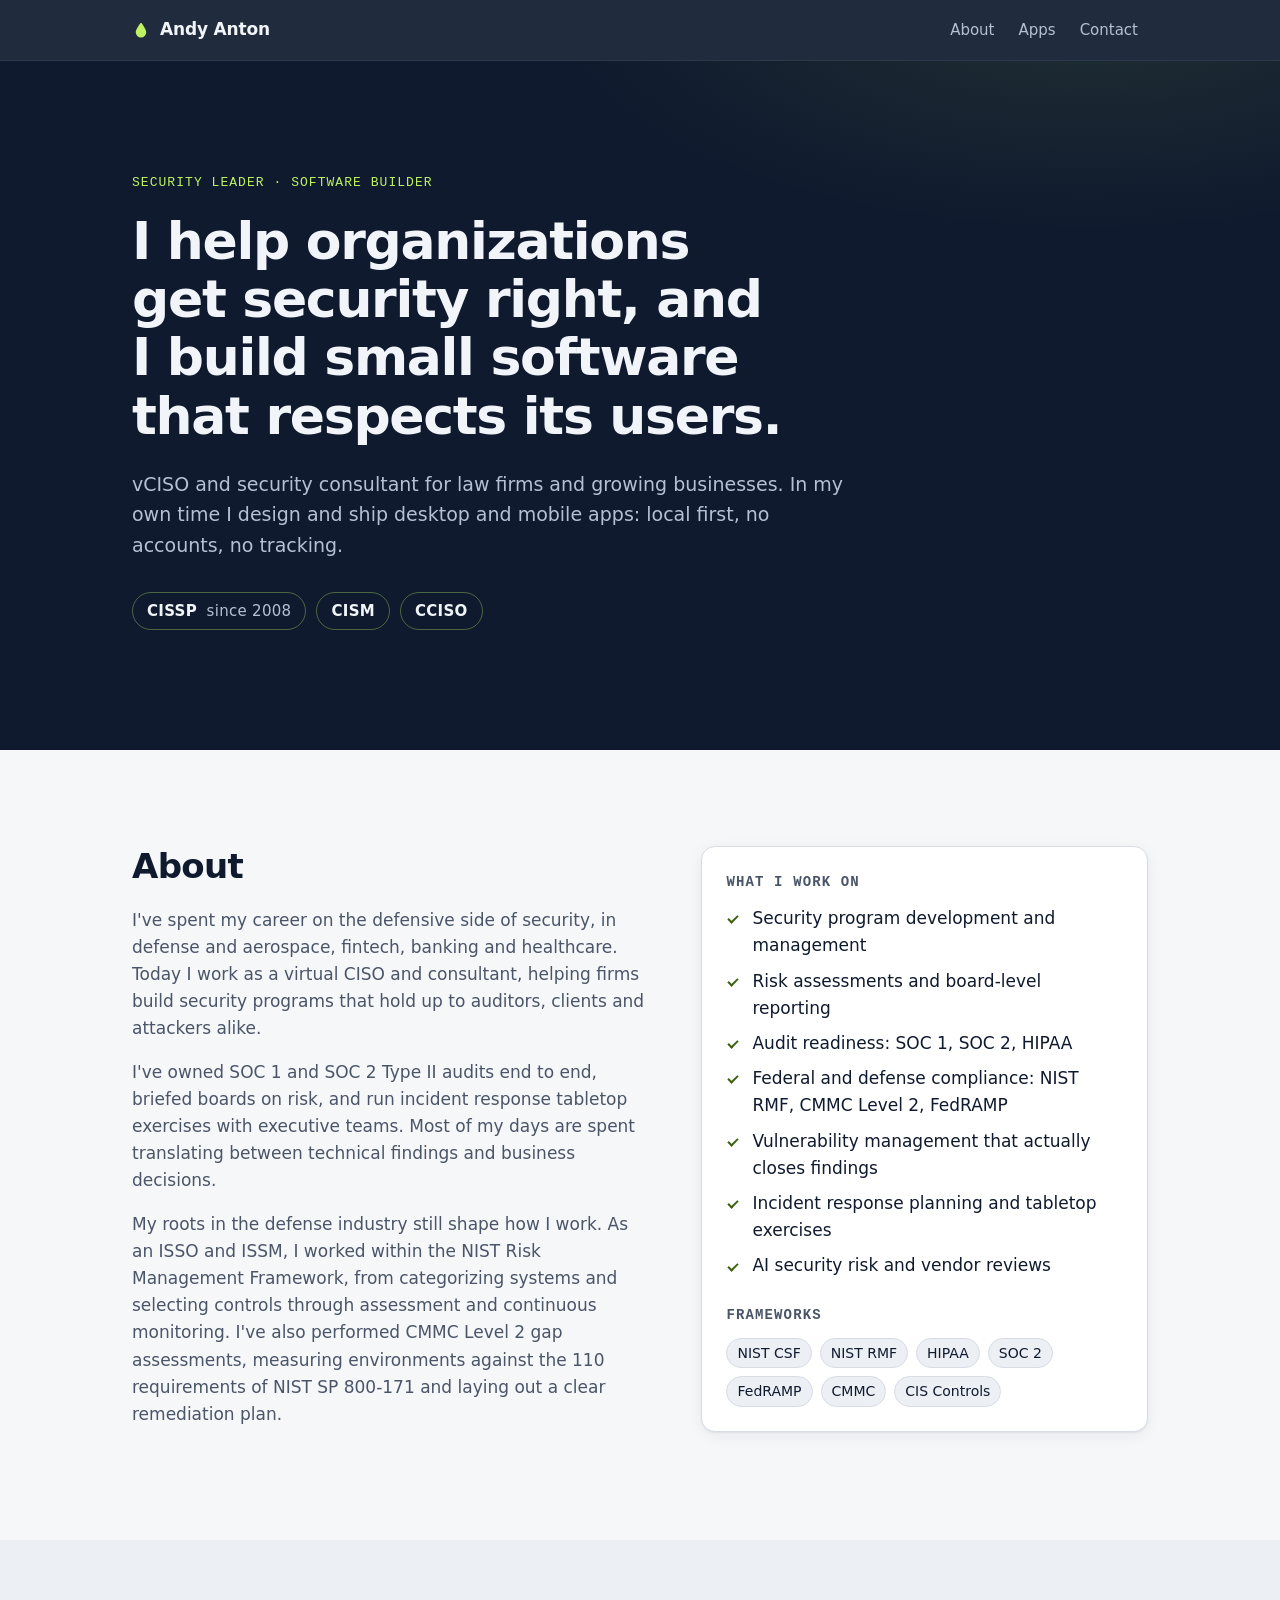
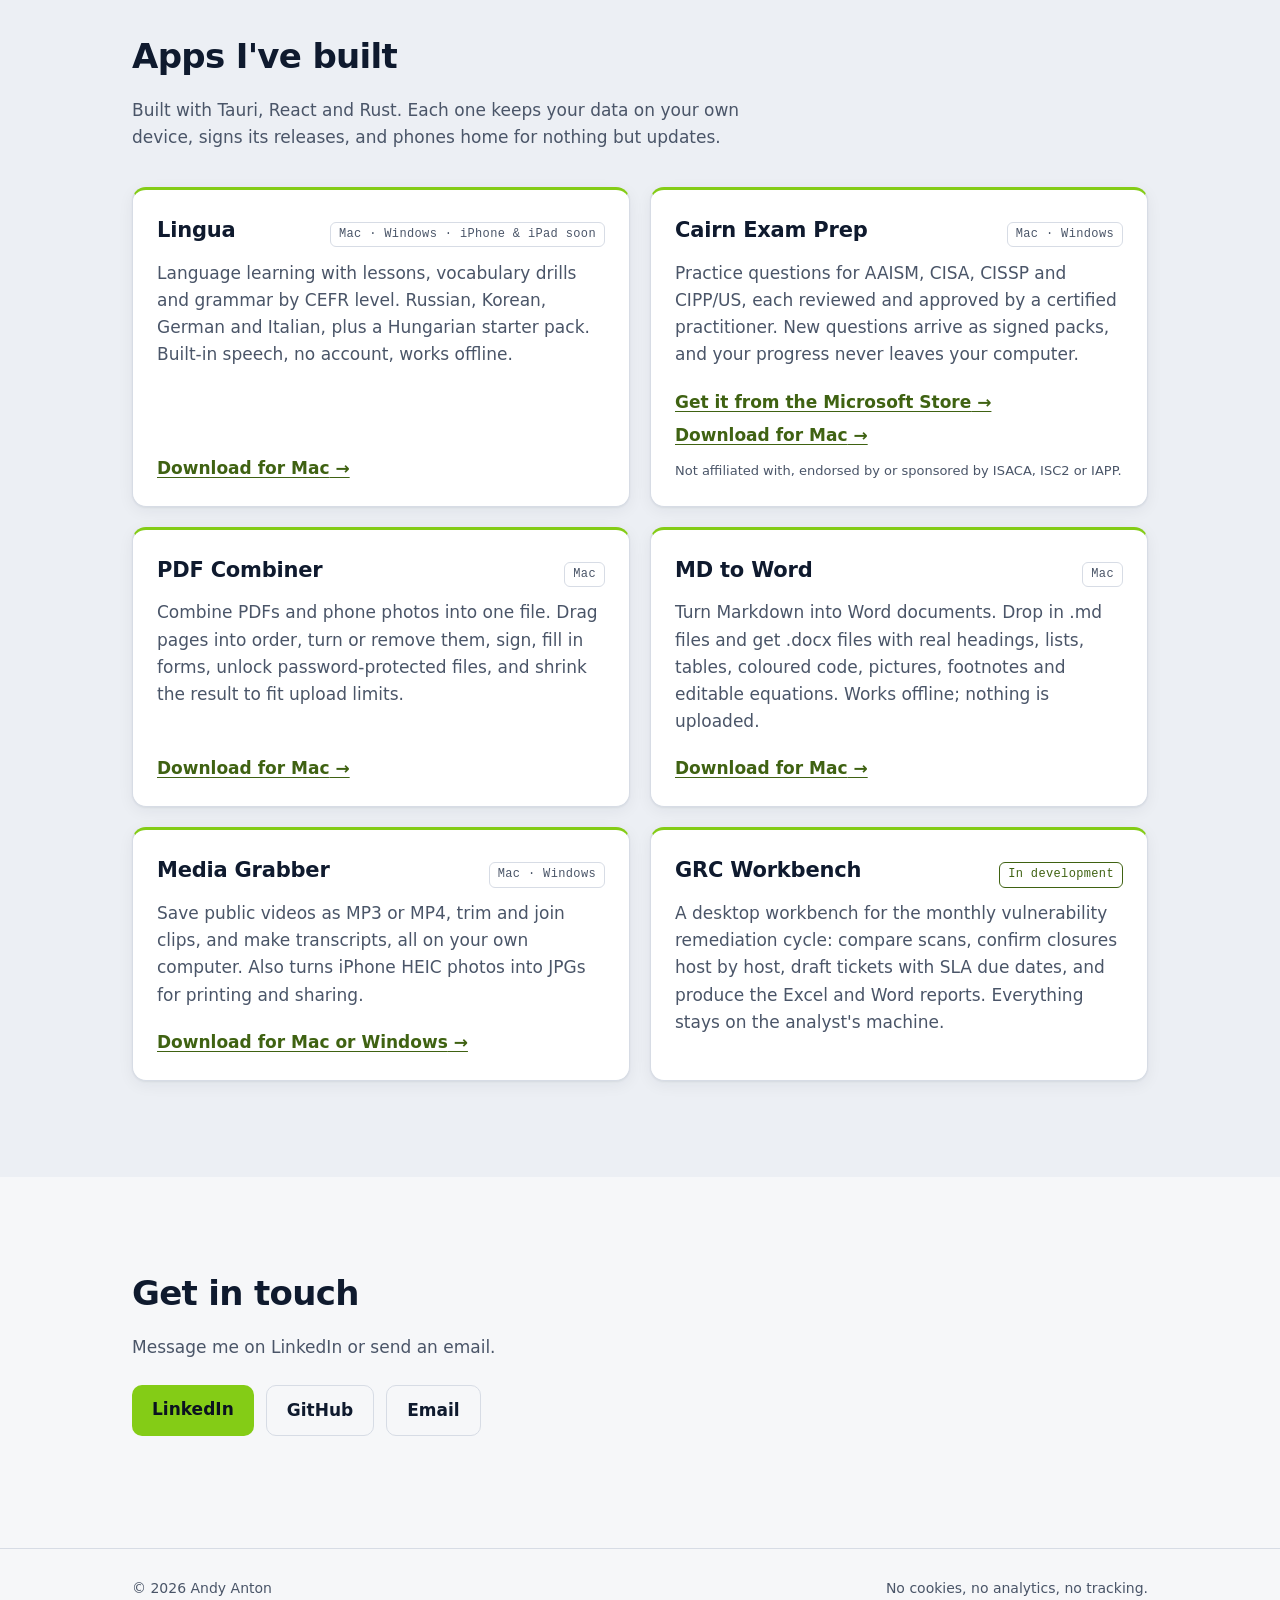
==== index.html @ 88490146 "Apps: Cairn on Mac and Windows; add Media Grabber Co-Authored-By: Claude Opus 5.5 <noreply@anthropic" ====
<!doctype html>
<html lang="en">
<head>
  <meta charset="utf-8">
  <meta name="viewport" content="width=device-width, initial-scale=1">
  <meta http-equiv="Content-Security-Policy" content="default-src 'none'; script-src 'self'; style-src 'self'; img-src 'self'; font-src 'self'; base-uri 'none'; form-action 'none'">
  <meta name="referrer" content="strict-origin-when-cross-origin">
  <title>Andy Anton</title>
  <meta name="description" content="Security leader (CISSP, CISM, CCISO) who builds small, private-by-design desktop apps in his own time.">
  <meta name="color-scheme" content="light dark">
  <meta name="theme-color" content="#f6f7f9" media="(prefers-color-scheme: light)">
  <meta name="theme-color" content="#0b1220" media="(prefers-color-scheme: dark)">
  <link rel="icon" href="favicon.svg" type="image/svg+xml">
  <link rel="stylesheet" href="styles.css">
  <meta property="og:type" content="website">
  <meta property="og:title" content="Andy Anton">
  <meta property="og:description" content="Security leader (CISSP, CISM, CCISO) who builds small, private-by-design desktop apps.">
  <meta property="og:url" content="https://4ia.info/">
  <meta property="og:image" content="https://4ia.info/og.png">
  <meta property="og:image:width" content="1200">
  <meta property="og:image:height" content="630">
  <meta name="twitter:card" content="summary_large_image">
</head>
<body>
  <a class="skip" href="#main">Skip to content</a>

  <header class="site-header">
    <div class="wrap header-row">
      <a class="brand" href="#top" aria-label="Andy Anton, home">
        <svg class="drop" viewBox="0 0 24 24" aria-hidden="true"><path d="M12 2.5c-.4 0-.7.2-.9.5C9.4 5.6 5 11.6 5 15a7 7 0 0 0 14 0c0-3.4-4.4-9.4-6.1-12-.2-.3-.5-.5-.9-.5Z"/></svg>
        <span>Andy Anton</span>
      </a>
      <nav aria-label="Sections">
        <a href="#about">About</a>
        <a href="#apps">Apps</a>
        <a href="#contact">Contact</a>
      </nav>
    </div>
  </header>

  <main id="main">
    <section class="hero" id="top">
      <div class="wrap">
        <p class="eyebrow">Security leader · Software builder</p>
        <h1>I help organizations get security right, and I build small software that respects its users.</h1>
        <p class="lede">vCISO and security consultant for law firms and growing businesses. In my own time I design and ship desktop and mobile apps: local first, no accounts, no tracking.</p>
        <ul class="creds" aria-label="Certifications">
          <li>CISSP <span>since 2008</span></li>
          <li>CISM</li>
          <li>CCISO</li>
        </ul>
      </div>
    </section>

    <section id="about" class="section">
      <div class="wrap two-col">
        <div>
          <h2>About</h2>
          <p>I've spent my career on the defensive side of security, in defense and aerospace, fintech, banking and healthcare. Today I work as a virtual CISO and consultant, helping firms build security programs that hold up to auditors, clients and attackers alike.</p>
          <p>I've owned SOC&nbsp;1 and SOC&nbsp;2 Type&nbsp;II audits end to end, briefed boards on risk, and run incident response tabletop exercises with executive teams. Most of my days are spent translating between technical findings and business decisions.</p>
          <p>My roots in the defense industry still shape how I work. As an ISSO and ISSM, I worked within the NIST Risk Management Framework, from categorizing systems and selecting controls through assessment and continuous monitoring. I've also performed CMMC Level&nbsp;2 gap assessments, measuring environments against the 110 requirements of NIST SP&nbsp;800-171 and laying out a clear remediation plan.</p>
        </div>
        <div class="panel">
          <h3>What I work on</h3>
          <ul class="ticks">
            <li>Security program development and management</li>
            <li>Risk assessments and board-level reporting</li>
            <li>Audit readiness: SOC&nbsp;1, SOC&nbsp;2, HIPAA</li>
            <li>Federal and defense compliance: NIST RMF, CMMC Level&nbsp;2, FedRAMP</li>
            <li>Vulnerability management that actually closes findings</li>
            <li>Incident response planning and tabletop exercises</li>
            <li>AI security risk and vendor reviews</li>
          </ul>
          <h3>Frameworks</h3>
          <p class="tags"><span>NIST CSF</span><span>NIST RMF</span><span>HIPAA</span><span>SOC&nbsp;2</span><span>FedRAMP</span><span>CMMC</span><span>CIS Controls</span></p>
        </div>
      </div>
    </section>

    <section id="apps" class="section alt">
      <div class="wrap">
        <h2>Apps I've built</h2>
        <p class="section-lede">Built with Tauri, React and Rust. Each one keeps your data on your own device, signs its releases, and phones home for nothing but updates.</p>

        <div class="cards">
          <article class="card">
            <div class="card-head">
              <h3>Lingua</h3>
              <span class="badge">Mac · Windows · iPhone &amp; iPad soon</span>
            </div>
            <p>Language learning with lessons, vocabulary drills and grammar by CEFR level. Russian, Korean, German and Italian, plus a Hungarian starter pack. Built-in speech, no account, works offline.</p>
            <p class="links"><a href="https://github.com/4realIA/lingua-releases/releases/latest" rel="noopener">Download for Mac</a></p>
          </article>

          <article class="card">
            <div class="card-head">
              <h3>Cairn Exam Prep</h3>
              <span class="badge">Mac · Windows</span>
            </div>
            <p>Practice questions for AAISM, CISA, CISSP and CIPP/US, each reviewed and approved by a certified practitioner. New questions arrive as signed packs, and your progress never leaves your computer.</p>
            <p class="links"><a href="https://apps.microsoft.com/detail/9N82DSX7T70R" rel="noopener">Get it from the Microsoft Store</a><a href="https://github.com/4realIA/cairn-releases/releases/latest" rel="noopener">Download for Mac</a></p>
            <p class="fine">Not affiliated with, endorsed by or sponsored by ISACA, ISC2 or IAPP.</p>
          </article>

          <article class="card">
            <div class="card-head">
              <h3>PDF Combiner</h3>
              <span class="badge">Mac</span>
            </div>
            <p>Combine PDFs and phone photos into one file. Drag pages into order, turn or remove them, sign, fill in forms, unlock password-protected files, and shrink the result to fit upload limits.</p>
            <p class="links"><a href="https://github.com/4realIA/PDF-Combiner-release/releases/latest" rel="noopener">Download for Mac</a></p>
          </article>

          <article class="card">
            <div class="card-head">
              <h3>MD to Word</h3>
              <span class="badge">Mac</span>
            </div>
            <p>Turn Markdown into Word documents. Drop in .md files and get .docx files with real headings, lists, tables, coloured code, pictures, footnotes and editable equations. Works offline; nothing is uploaded.</p>
            <p class="links"><a href="https://github.com/4realIA/md-to-word-releases/releases/latest" rel="noopener">Download for Mac</a></p>
          </article>

          <article class="card">
            <div class="card-head">
              <h3>Media Grabber</h3>
              <span class="badge">Mac · Windows</span>
            </div>
            <p>Save public videos as MP3 or MP4, trim and join clips, and make transcripts, all on your own computer. Also turns iPhone HEIC photos into JPGs for printing and sharing.</p>
            <p class="links"><a href="https://github.com/4realIA/media-grabber-releases/releases/latest" rel="noopener">Download for Mac or Windows</a></p>
          </article>

          <article class="card">
            <div class="card-head">
              <h3>GRC Workbench</h3>
              <span class="badge badge-dev">In development</span>
            </div>
            <p>A desktop workbench for the monthly vulnerability remediation cycle: compare scans, confirm closures host by host, draft tickets with SLA due dates, and produce the Excel and Word reports. Everything stays on the analyst's machine.</p>
          </article>
        </div>
      </div>
    </section>

    <section id="contact" class="section">
      <div class="wrap contact">
        <h2>Get in touch</h2>
        <p>Message me on LinkedIn or send an email.</p>
        <p class="contact-links">
          <a class="button" href="https://www.linkedin.com/in/andy-anton-cissp-cism-002bb279" rel="noopener">LinkedIn</a>
          <a class="button button-quiet" href="https://github.com/4realIA" rel="noopener">GitHub</a>
          <span id="email-slot" hidden></span>
        </p>
      </div>
    </section>
  </main>

  <footer class="site-footer">
    <div class="wrap footer-row">
      <p>© 2026 Andy Anton</p>
      <p>No cookies, no analytics, no tracking.</p>
    </div>
  </footer>
  <script src="contact.js" defer></script>
</body>
</html>
---- styles.css ----
/* Andy Anton — 4ia.info
   Navy and slate with one citrus accent. Light and dark follow the system. */

:root {
  --bg: #f6f7f9;
  --bg-alt: #eceff4;
  --surface: #ffffff;
  --text: #0f1a2e;
  --muted: #4a5568;
  --line: #d7dce5;
  --accent: #3f6212;        /* dark citrus for text on light backgrounds (AA) */
  --accent-strong: #84cc16;
  --accent-ink: #0b1220;
  --hero-bg: #0f1a2e;
  --hero-text: #f1f5f9;
  --hero-muted: #b4c0d3;
  --hero-accent: #bef264;
  --shadow: 0 1px 2px rgba(15, 26, 46, .06), 0 4px 16px rgba(15, 26, 46, .06);
  --radius: 14px;
  --max: 1080px;
  --font: "Inter", ui-sans-serif, system-ui, -apple-system, "Segoe UI", Roboto, "Helvetica Neue", Arial, sans-serif;
  --mono: ui-monospace, "SF Mono", "Cascadia Mono", Menlo, Consolas, monospace;
}

@media (prefers-color-scheme: dark) {
  :root {
    --bg: #0b1220;
    --bg-alt: #0f182a;
    --surface: #131e33;
    --text: #e6ebf2;
    --muted: #a3b0c2;
    --line: #24324b;
    --accent: #bef264;
    --accent-strong: #bef264;
    --hero-bg: #0d1628;
    --shadow: 0 1px 2px rgba(0, 0, 0, .3), 0 6px 20px rgba(0, 0, 0, .25);
  }
}

*, *::before, *::after { box-sizing: border-box; }

html { scroll-behavior: smooth; -webkit-text-size-adjust: 100%; }
@media (prefers-reduced-motion: reduce) { html { scroll-behavior: auto; } }

body {
  margin: 0;
  background: var(--bg);
  color: var(--text);
  font-family: var(--font);
  font-size: 17px;
  line-height: 1.6;
  -webkit-font-smoothing: antialiased;
}

.wrap { max-width: var(--max); margin: 0 auto; padding: 0 16px; }
@media (min-width: 720px) { .wrap { padding: 0 32px; } }

a { color: var(--accent); text-underline-offset: 3px; text-decoration-thickness: 1px; }
a:hover { text-decoration-thickness: 2px; }
:focus-visible { outline: 3px solid var(--accent-strong); outline-offset: 3px; border-radius: 4px; }

.skip {
  position: absolute; left: 16px; top: -48px;
  background: var(--accent-strong); color: var(--accent-ink);
  padding: 8px 14px; border-radius: 8px; font-weight: 600; z-index: 10;
}
.skip:focus { top: 12px; }

/* Header */
.site-header {
  position: sticky; top: 0; z-index: 5;
  background: color-mix(in srgb, var(--hero-bg) 92%, transparent);
  backdrop-filter: saturate(140%) blur(10px);
  -webkit-backdrop-filter: saturate(140%) blur(10px);
  border-bottom: 1px solid rgba(255, 255, 255, .06);
}
.header-row { display: flex; align-items: center; justify-content: space-between; height: 60px; }
.brand {
  display: inline-flex; align-items: center; gap: 10px;
  color: var(--hero-text); text-decoration: none; font-weight: 650; letter-spacing: -.01em;
}
.drop { width: 18px; height: 18px; fill: var(--hero-accent); }
nav { display: flex; gap: 4px; }
nav a {
  color: var(--hero-muted); text-decoration: none; font-size: 15px;
  padding: 6px 10px; border-radius: 8px;
}
nav a:hover { color: var(--hero-text); background: rgba(255, 255, 255, .06); }

/* Hero */
.hero {
  background:
    radial-gradient(900px 400px at 85% -10%, rgba(190, 242, 100, .10), transparent 60%),
    var(--hero-bg);
  color: var(--hero-text);
  padding: 72px 0 80px;
}
@media (min-width: 720px) { .hero { padding: 112px 0 120px; } }
.eyebrow {
  margin: 0 0 18px; font-family: var(--mono); font-size: 13px;
  letter-spacing: .08em; text-transform: uppercase; color: var(--hero-accent);
}
.hero h1 {
  margin: 0; max-width: 21ch;
  font-size: clamp(30px, 5vw, 52px); line-height: 1.12; letter-spacing: -.025em; font-weight: 700;
  text-wrap: balance;
}
.lede { margin: 24px 0 0; max-width: 60ch; font-size: clamp(17px, 2vw, 19px); color: var(--hero-muted); }
.creds { display: flex; flex-wrap: wrap; gap: 10px; list-style: none; padding: 0; margin: 32px 0 0; }
.creds li {
  font-weight: 650; font-size: 15px; letter-spacing: .02em;
  padding: 6px 14px; border-radius: 999px;
  border: 1px solid rgba(190, 242, 100, .35); color: var(--hero-text);
}
.creds span { font-weight: 450; color: var(--hero-muted); margin-left: 4px; }

/* Sections */
.section { padding: 72px 0; }
@media (min-width: 720px) { .section { padding: 96px 0; } }
.section.alt { background: var(--bg-alt); }
h2 { margin: 0 0 20px; font-size: clamp(26px, 3.2vw, 34px); letter-spacing: -.02em; line-height: 1.2; }
h3 { margin: 0; font-size: 18px; letter-spacing: -.01em; }
p { margin: 0 0 16px; }
.section-lede { max-width: 62ch; color: var(--muted); margin-bottom: 36px; }

.two-col { display: grid; gap: 40px; }
@media (min-width: 880px) { .two-col { grid-template-columns: 1.15fr 1fr; gap: 56px; align-items: start; } }
.two-col > div:first-child p { color: var(--muted); max-width: 60ch; }

.panel {
  background: var(--surface); border: 1px solid var(--line);
  border-radius: var(--radius); padding: 24px; box-shadow: var(--shadow);
}
.panel h3 { font-size: 14px; font-family: var(--mono); text-transform: uppercase; letter-spacing: .08em; color: var(--muted); margin-bottom: 12px; }
.panel h3:not(:first-child) { margin-top: 24px; }
.ticks { list-style: none; padding: 0; margin: 0; }
.ticks li { position: relative; padding-left: 26px; margin-bottom: 8px; }
.ticks li::before {
  content: ""; position: absolute; left: 2px; top: .6em;
  width: 10px; height: 6px; border-left: 2px solid var(--accent); border-bottom: 2px solid var(--accent);
  transform: rotate(-45deg);
}
.tags { display: flex; flex-wrap: wrap; gap: 8px; margin: 0; }
.tags span {
  font-size: 14px; padding: 3px 10px; border-radius: 999px;
  background: var(--bg-alt); border: 1px solid var(--line);
}

/* App cards */
.cards { display: grid; gap: 20px; }
@media (min-width: 760px) { .cards { grid-template-columns: repeat(2, 1fr); } }
.card {
  display: flex; flex-direction: column;
  background: var(--surface); border: 1px solid var(--line);
  border-radius: var(--radius); padding: 24px; box-shadow: var(--shadow);
  border-top: 3px solid var(--accent-strong);
}
.card-head { display: flex; flex-wrap: wrap; align-items: baseline; justify-content: space-between; gap: 8px 12px; margin-bottom: 12px; }
.card-head h3 { font-size: 21px; }
.badge {
  font-family: var(--mono); font-size: 12px; letter-spacing: .03em;
  color: var(--muted); padding: 2px 8px; border-radius: 6px; border: 1px solid var(--line);
}
.badge-dev { color: var(--accent); border-color: currentColor; }
.card p { color: var(--muted); }
.card .links { margin-top: auto; margin-bottom: 0; padding-top: 4px; font-weight: 600; display: flex; flex-wrap: wrap; gap: 6px 20px; }
.card .links a::after { content: " →"; }
.card .fine { font-size: 13px; margin: 12px 0 0; }

/* Contact */
.contact p { color: var(--muted); }
.contact-links { display: flex; flex-wrap: wrap; gap: 12px; margin-top: 24px; }
.button {
  display: inline-block; padding: 11px 20px; border-radius: 10px;
  background: var(--accent-strong); color: var(--accent-ink);
  font-weight: 650; text-decoration: none;
}
.button:hover { filter: brightness(1.05); }
.button-quiet { background: transparent; color: var(--text); border: 1px solid var(--line); }
.button-quiet:hover { border-color: var(--muted); }

/* Footer */
.site-footer { border-top: 1px solid var(--line); padding: 28px 0; font-size: 14px; color: var(--muted); }
.footer-row { display: flex; flex-wrap: wrap; gap: 8px 24px; justify-content: space-between; }
.footer-row p { margin: 0; }

@media (max-width: 420px) {
  nav a { padding: 6px 7px; font-size: 14px; }
  .brand span { font-size: 15px; }
}

/* 404 page */
.hero.full { min-height: 100vh; }
.hero a.plain { color: inherit; }
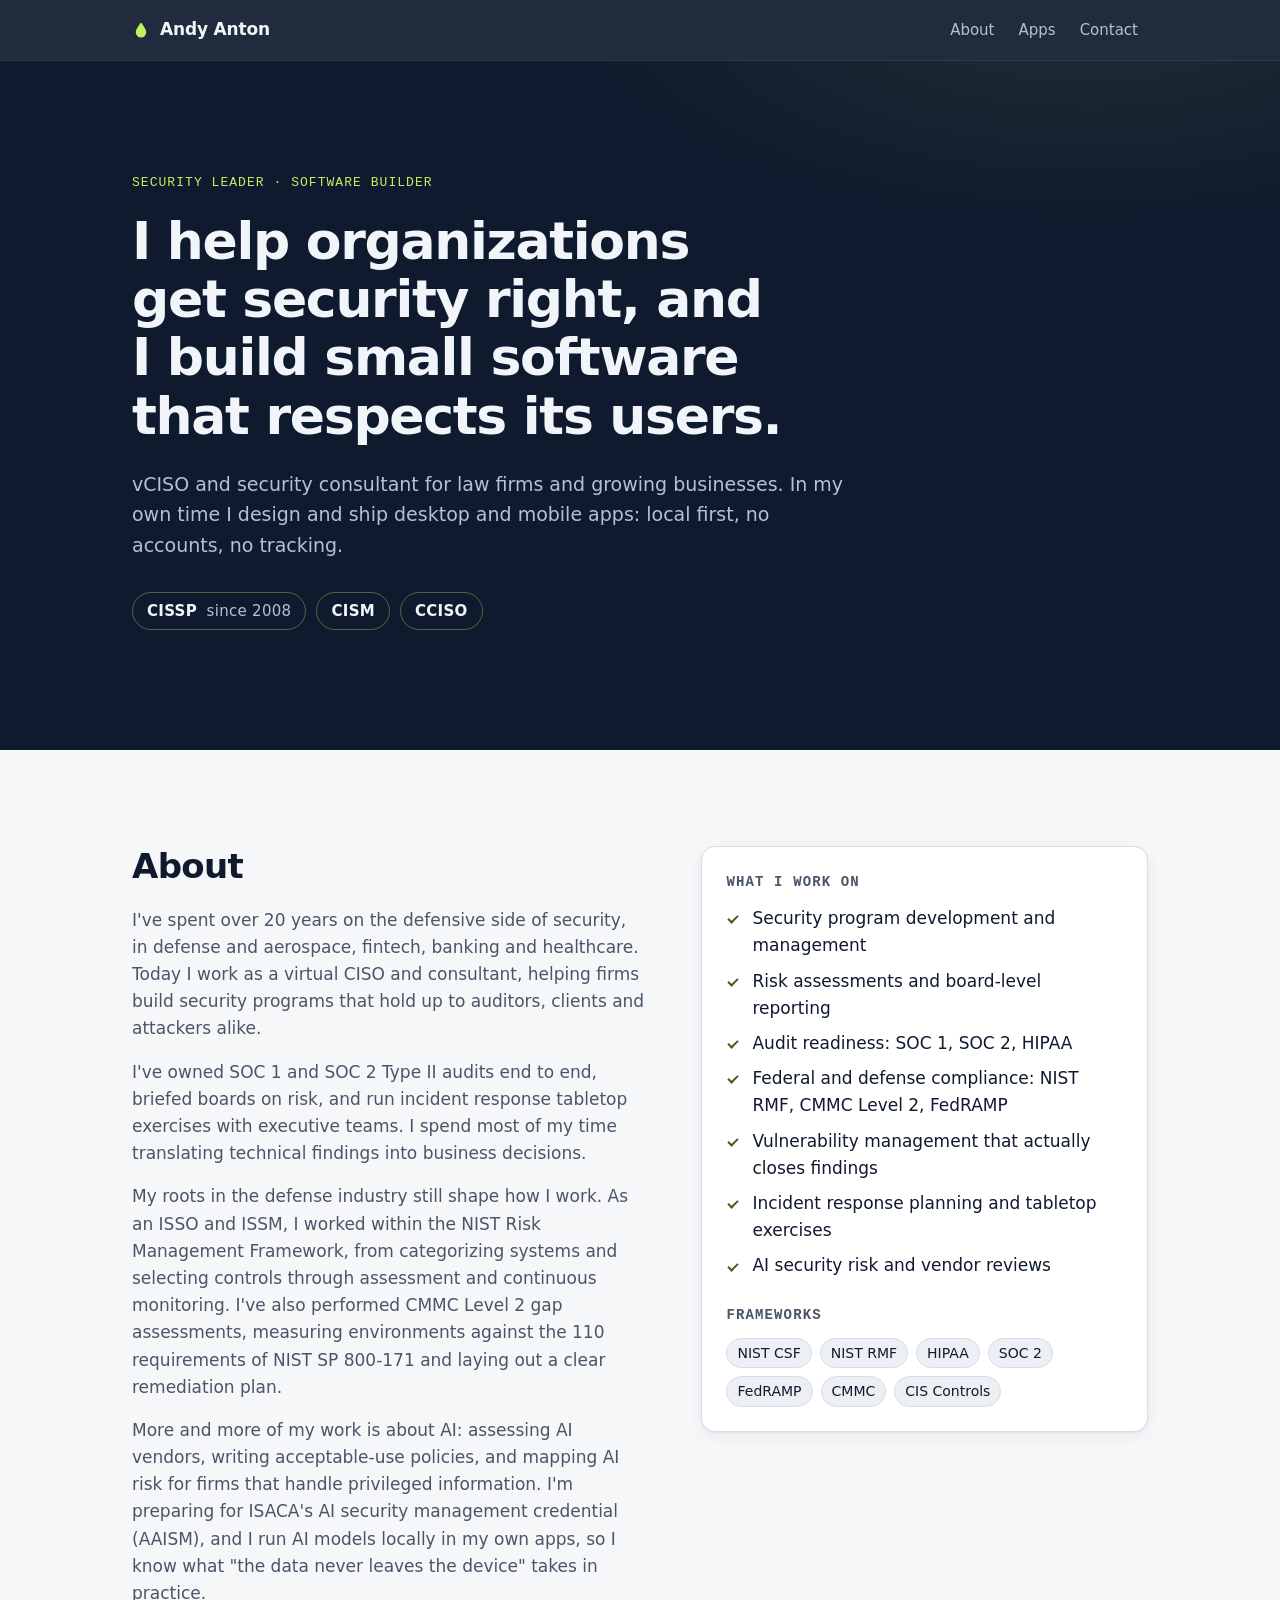
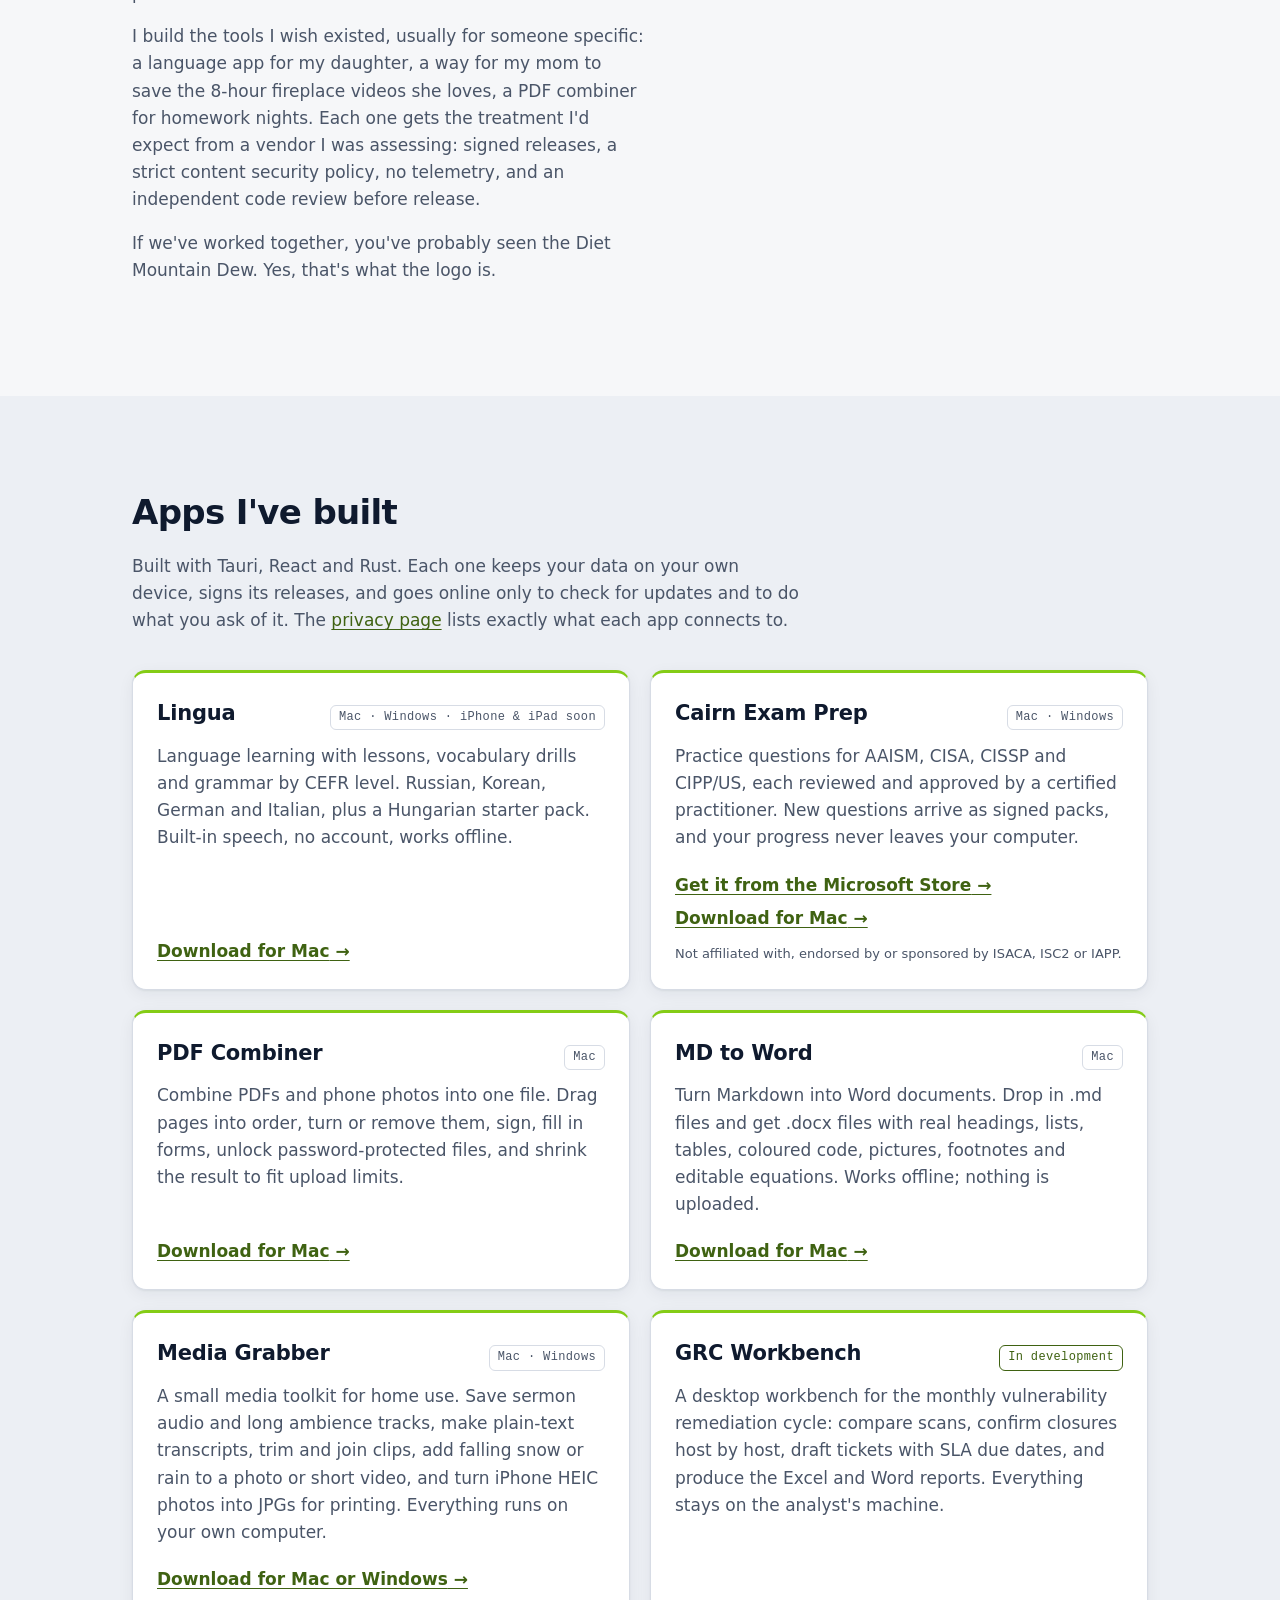
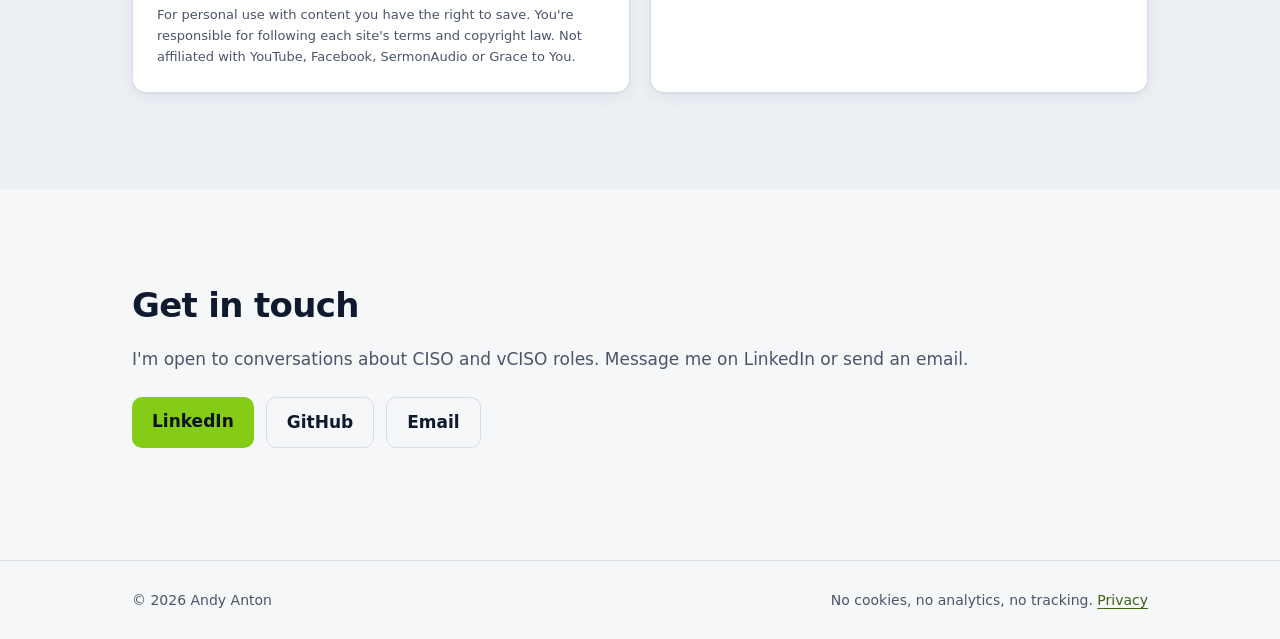
==== commit e4d4180b: "About, privacy page, Media Grabber note - About: over 20 years; AI work and AAISM prep; why I build " ====
--- a/index.html
+++ b/index.html
@@ -56,9 +56,12 @@
       <div class="wrap two-col">
         <div>
           <h2>About</h2>
-          <p>I've spent my career on the defensive side of security, in defense and aerospace, fintech, banking and healthcare. Today I work as a virtual CISO and consultant, helping firms build security programs that hold up to auditors, clients and attackers alike.</p>
-          <p>I've owned SOC&nbsp;1 and SOC&nbsp;2 Type&nbsp;II audits end to end, briefed boards on risk, and run incident response tabletop exercises with executive teams. Most of my days are spent translating between technical findings and business decisions.</p>
+          <p>I've spent over 20 years on the defensive side of security, in defense and aerospace, fintech, banking and healthcare. Today I work as a virtual CISO and consultant, helping firms build security programs that hold up to auditors, clients and attackers alike.</p>
+          <p>I've owned SOC&nbsp;1 and SOC&nbsp;2 Type&nbsp;II audits end to end, briefed boards on risk, and run incident response tabletop exercises with executive teams. I spend most of my time translating technical findings into business decisions.</p>
           <p>My roots in the defense industry still shape how I work. As an ISSO and ISSM, I worked within the NIST Risk Management Framework, from categorizing systems and selecting controls through assessment and continuous monitoring. I've also performed CMMC Level&nbsp;2 gap assessments, measuring environments against the 110 requirements of NIST SP&nbsp;800-171 and laying out a clear remediation plan.</p>
+          <p>More and more of my work is about AI: assessing AI vendors, writing acceptable-use policies, and mapping AI risk for firms that handle privileged information. I'm preparing for ISACA's AI security management credential (AAISM), and I run AI models locally in my own apps, so I know what "the data never leaves the device" takes in practice.</p>
+          <p>I build the tools I wish existed, usually for someone specific: a language app for my daughter, a way for my mom to save the 8-hour fireplace videos she loves, a PDF combiner for homework nights. Each one gets the treatment I'd expect from a vendor I was assessing: signed releases, a strict content security policy, no telemetry, and an independent code review before release.</p>
+          <p>If we've worked together, you've probably seen the Diet Mountain Dew. Yes, that's what the logo is.</p>
         </div>
         <div class="panel">
           <h3>What I work on</h3>
@@ -80,7 +83,7 @@
     <section id="apps" class="section alt">
       <div class="wrap">
         <h2>Apps I've built</h2>
-        <p class="section-lede">Built with Tauri, React and Rust. Each one keeps your data on your own device, signs its releases, and phones home for nothing but updates.</p>
+        <p class="section-lede">Built with Tauri, React and Rust. Each one keeps your data on your own device, signs its releases, and goes online only to check for updates and to do what you ask of it. The <a href="privacy.html">privacy page</a> lists exactly what each app connects to.</p>
 
         <div class="cards">
           <article class="card">
@@ -125,8 +128,9 @@
               <h3>Media Grabber</h3>
               <span class="badge">Mac · Windows</span>
             </div>
-            <p>Save public videos as MP3 or MP4, trim and join clips, and make transcripts, all on your own computer. Also turns iPhone HEIC photos into JPGs for printing and sharing.</p>
+            <p>A small media toolkit for home use. Save sermon audio and long ambience tracks, make plain-text transcripts, trim and join clips, add falling snow or rain to a photo or short video, and turn iPhone HEIC photos into JPGs for printing. Everything runs on your own computer.</p>
             <p class="links"><a href="https://github.com/4realIA/media-grabber-releases/releases/latest" rel="noopener">Download for Mac or Windows</a></p>
+            <p class="fine">For personal use with content you have the right to save. You're responsible for following each site's terms and copyright law. Not affiliated with YouTube, Facebook, SermonAudio or Grace to You.</p>
           </article>
 
           <article class="card">
@@ -143,7 +147,7 @@
     <section id="contact" class="section">
       <div class="wrap contact">
         <h2>Get in touch</h2>
-        <p>Message me on LinkedIn or send an email.</p>
+        <p>I'm open to conversations about CISO and vCISO roles. Message me on LinkedIn or send an email.</p>
         <p class="contact-links">
           <a class="button" href="https://www.linkedin.com/in/andy-anton-cissp-cism-002bb279" rel="noopener">LinkedIn</a>
           <a class="button button-quiet" href="https://github.com/4realIA" rel="noopener">GitHub</a>
@@ -156,7 +160,7 @@
   <footer class="site-footer">
     <div class="wrap footer-row">
       <p>© 2026 Andy Anton</p>
-      <p>No cookies, no analytics, no tracking.</p>
+      <p>No cookies, no analytics, no tracking. <a href="privacy.html">Privacy</a></p>
     </div>
   </footer>
   <script src="contact.js" defer></script>
--- a/styles.css
+++ b/styles.css
@@ -192,3 +192,16 @@
 /* 404 page */
 .hero.full { min-height: 100vh; }
 .hero a.plain { color: inherit; }
+
+/* Text pages (privacy) */
+.prose { max-width: 720px; }
+.prose h1 { margin: 0 0 20px; font-size: clamp(30px, 4vw, 42px); letter-spacing: -.025em; line-height: 1.15; }
+.prose h2 { margin-top: 48px; font-size: clamp(22px, 2.6vw, 26px); }
+.prose h3 { margin: 28px 0 8px; }
+.prose p, .prose li { color: var(--muted); }
+.prose ul { padding-left: 22px; margin: 0 0 16px; }
+.prose li { margin-bottom: 8px; }
+.eyebrow-muted {
+  margin: 0 0 12px; font-family: var(--mono); font-size: 13px;
+  letter-spacing: .08em; text-transform: uppercase; color: var(--accent);
+}
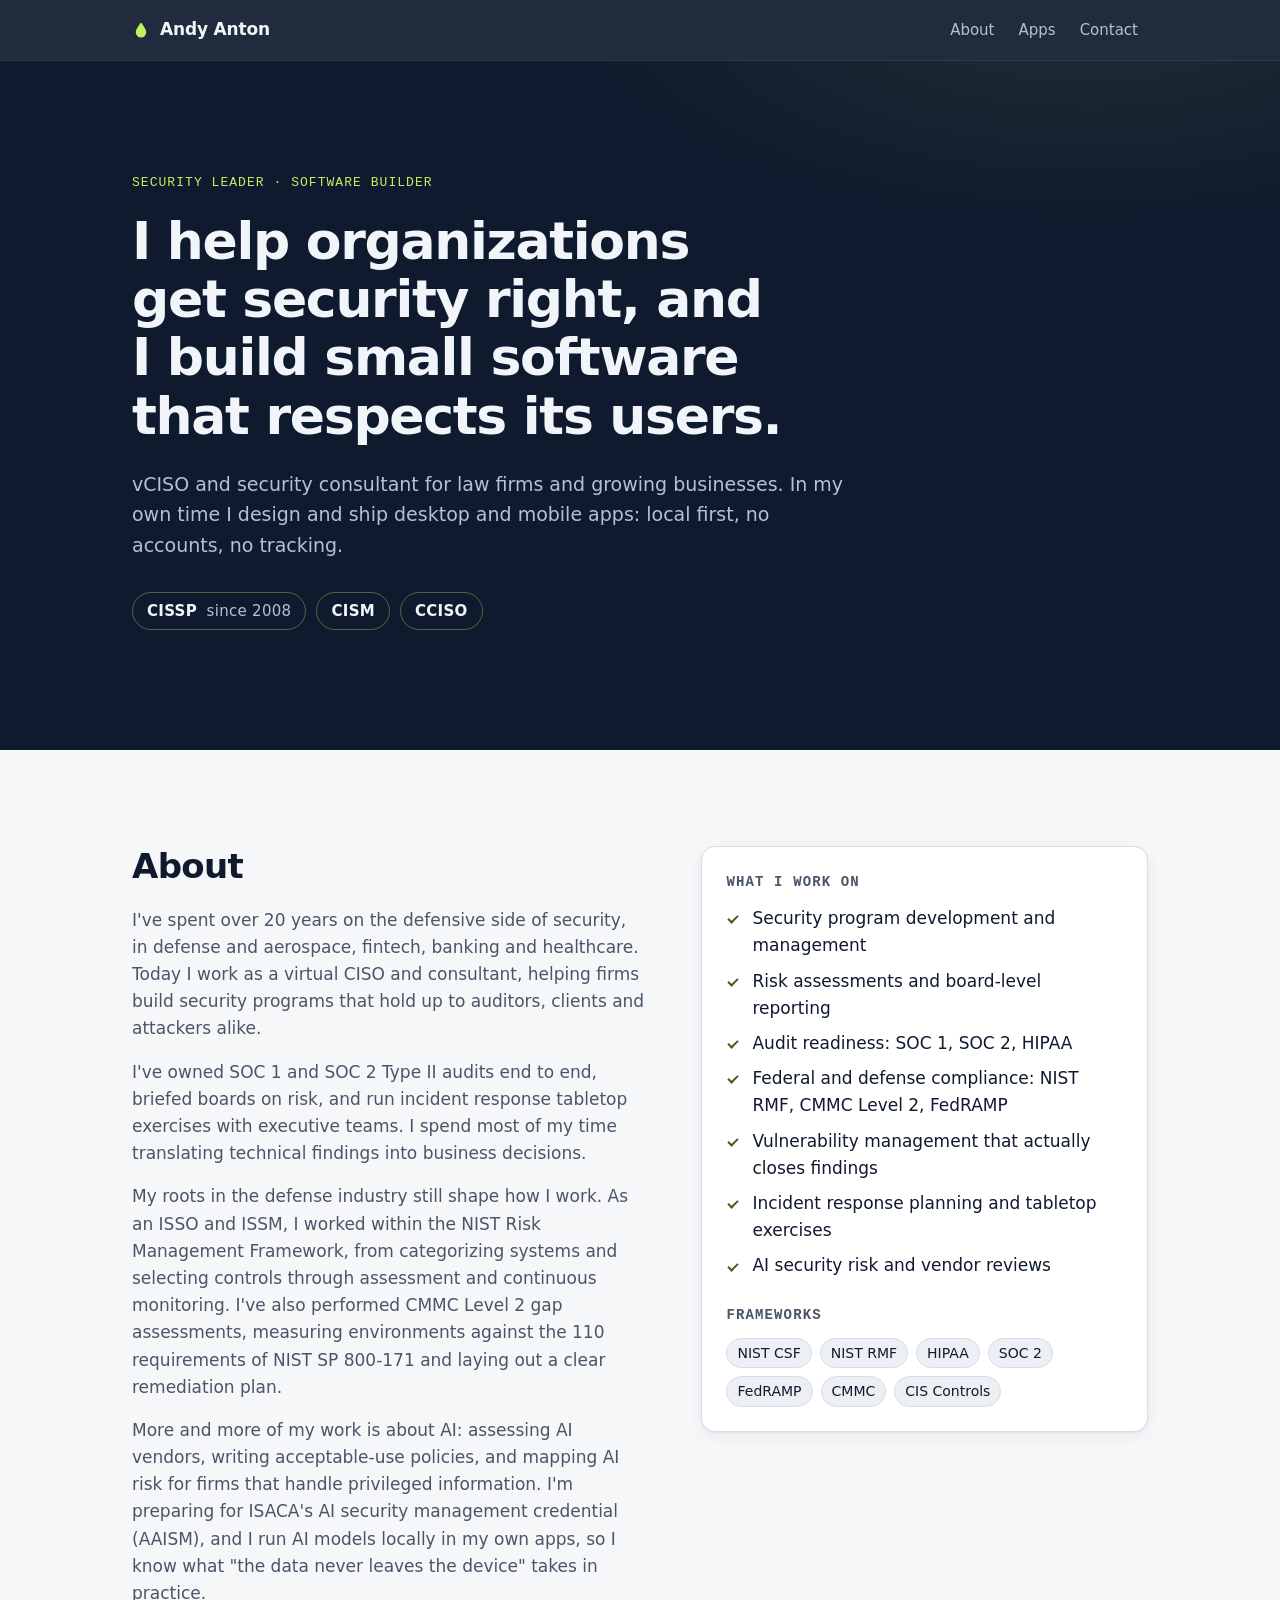
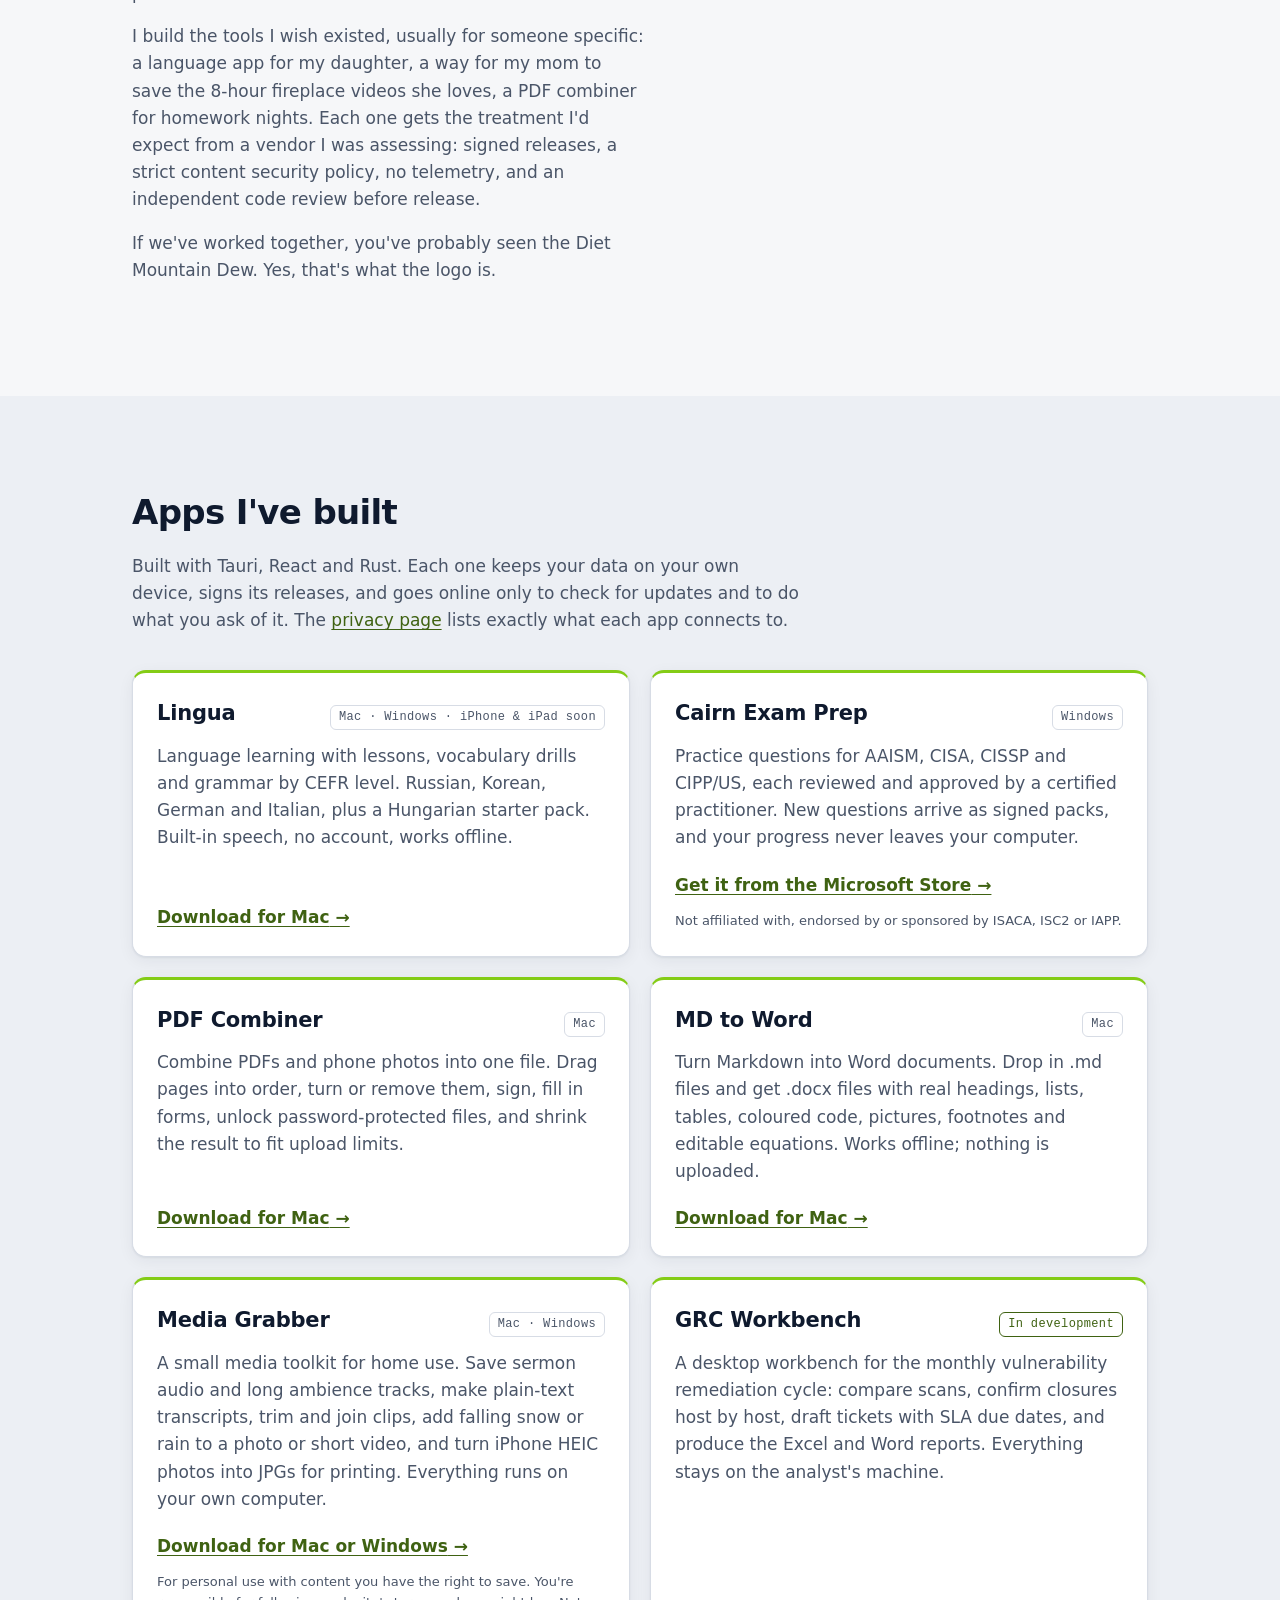
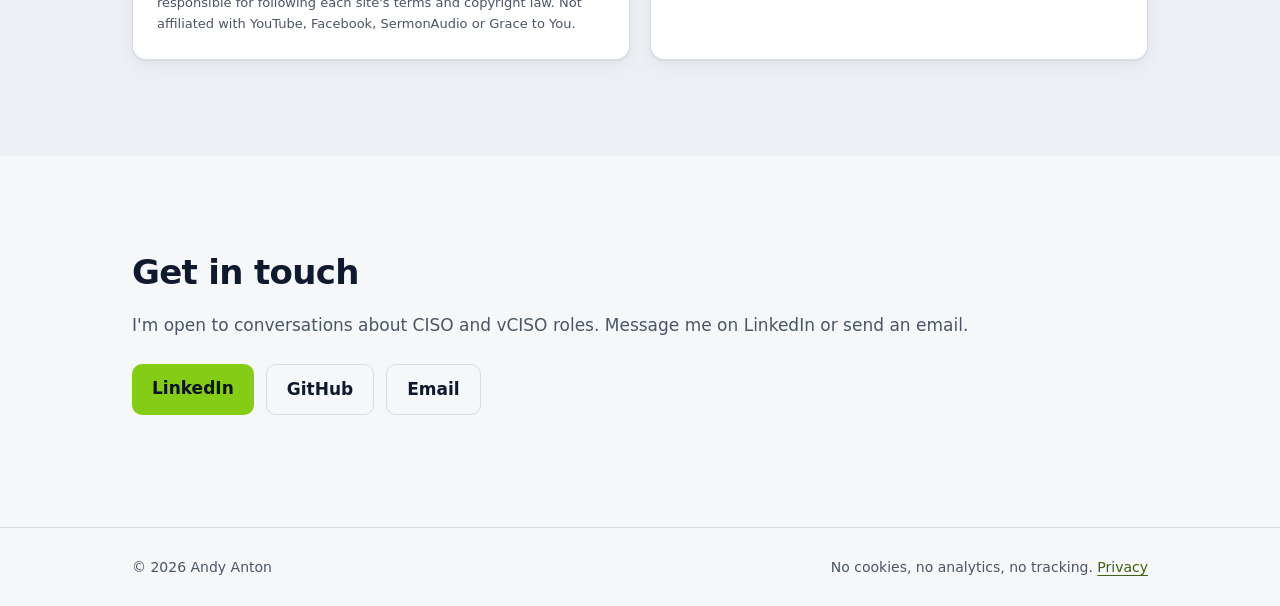
==== commit 590d89aa: "Cairn: Windows only (the Mac download is the author build) Co-Authored-By: Claude Opus 5.5 <noreply@" ====
--- a/index.html
+++ b/index.html
@@ -98,10 +98,10 @@
           <article class="card">
             <div class="card-head">
               <h3>Cairn Exam Prep</h3>
-              <span class="badge">Mac · Windows</span>
+              <span class="badge">Windows</span>
             </div>
             <p>Practice questions for AAISM, CISA, CISSP and CIPP/US, each reviewed and approved by a certified practitioner. New questions arrive as signed packs, and your progress never leaves your computer.</p>
-            <p class="links"><a href="https://apps.microsoft.com/detail/9N82DSX7T70R" rel="noopener">Get it from the Microsoft Store</a><a href="https://github.com/4realIA/cairn-releases/releases/latest" rel="noopener">Download for Mac</a></p>
+            <p class="links"><a href="https://apps.microsoft.com/detail/9N82DSX7T70R" rel="noopener">Get it from the Microsoft Store</a></p>
             <p class="fine">Not affiliated with, endorsed by or sponsored by ISACA, ISC2 or IAPP.</p>
           </article>
 
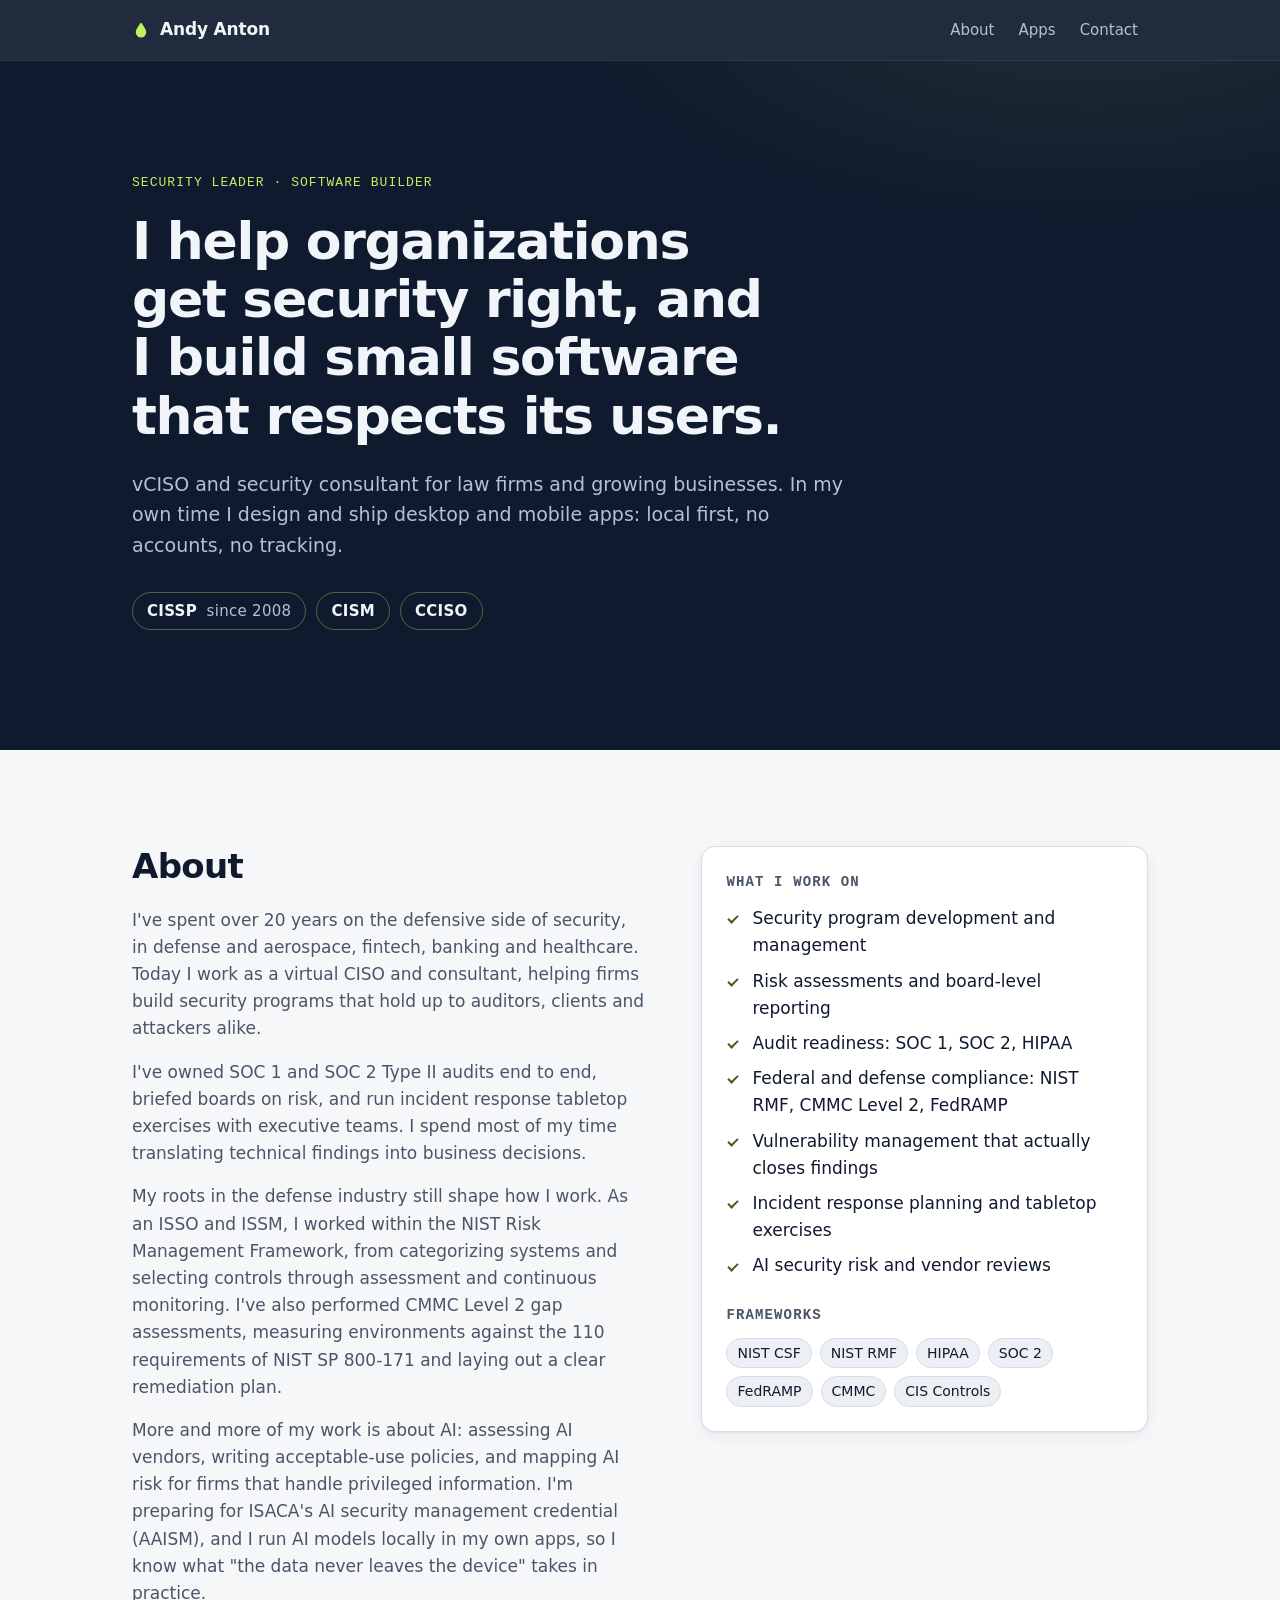
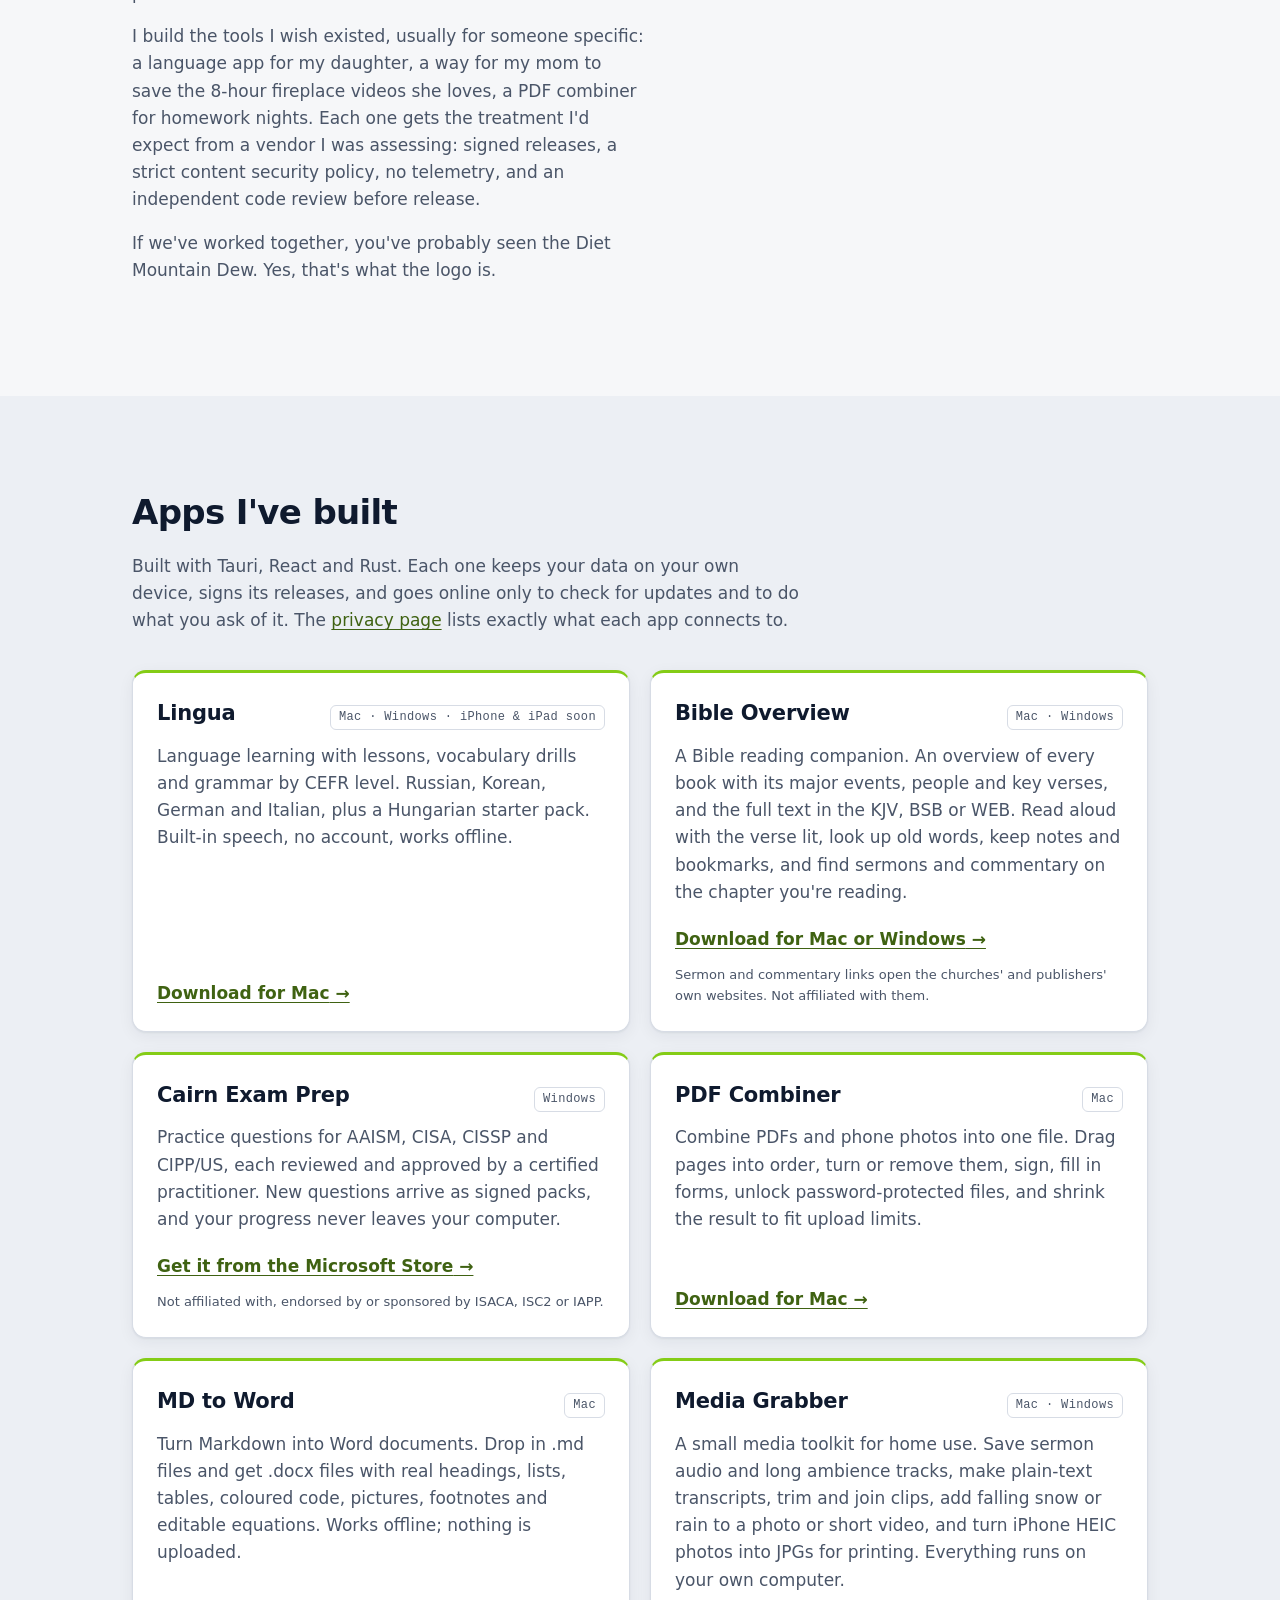
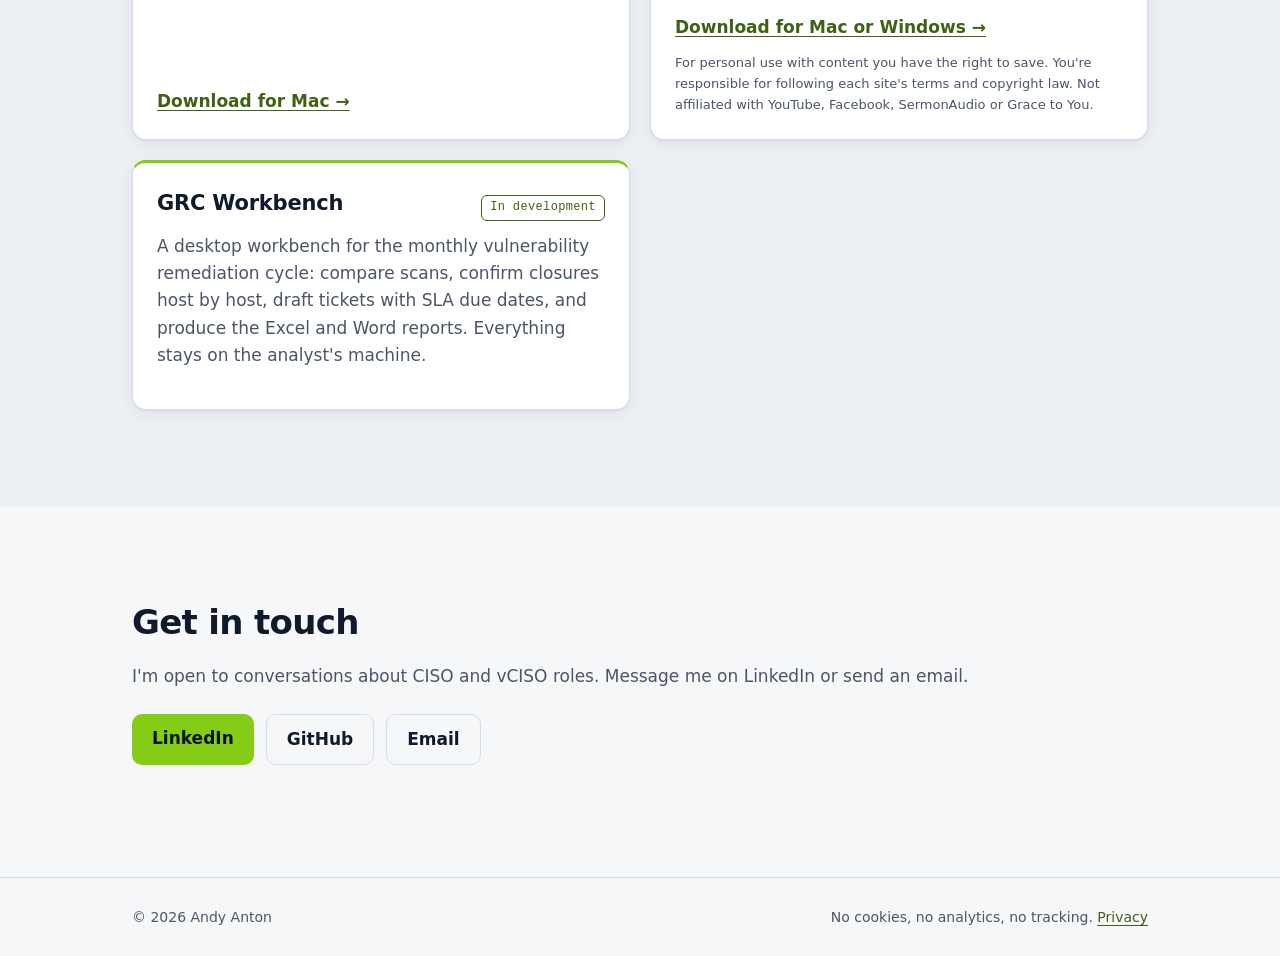
==== commit 8dff9bde: "Add Bible Overview card and privacy entry Co-Authored-By: Claude Opus 5.5 <noreply@anthropic.com> Cl" ====
--- a/index.html
+++ b/index.html
@@ -97,6 +97,16 @@
 
           <article class="card">
             <div class="card-head">
+              <h3>Bible Overview</h3>
+              <span class="badge">Mac · Windows</span>
+            </div>
+            <p>A Bible reading companion. An overview of every book with its major events, people and key verses, and the full text in the KJV, BSB or WEB. Read aloud with the verse lit, look up old words, keep notes and bookmarks, and find sermons and commentary on the chapter you're reading.</p>
+            <p class="links"><a href="https://github.com/4realIA/Bible-overview-releases/releases/latest" rel="noopener">Download for Mac or Windows</a></p>
+            <p class="fine">Sermon and commentary links open the churches' and publishers' own websites. Not affiliated with them.</p>
+          </article>
+
+          <article class="card">
+            <div class="card-head">
               <h3>Cairn Exam Prep</h3>
               <span class="badge">Windows</span>
             </div>
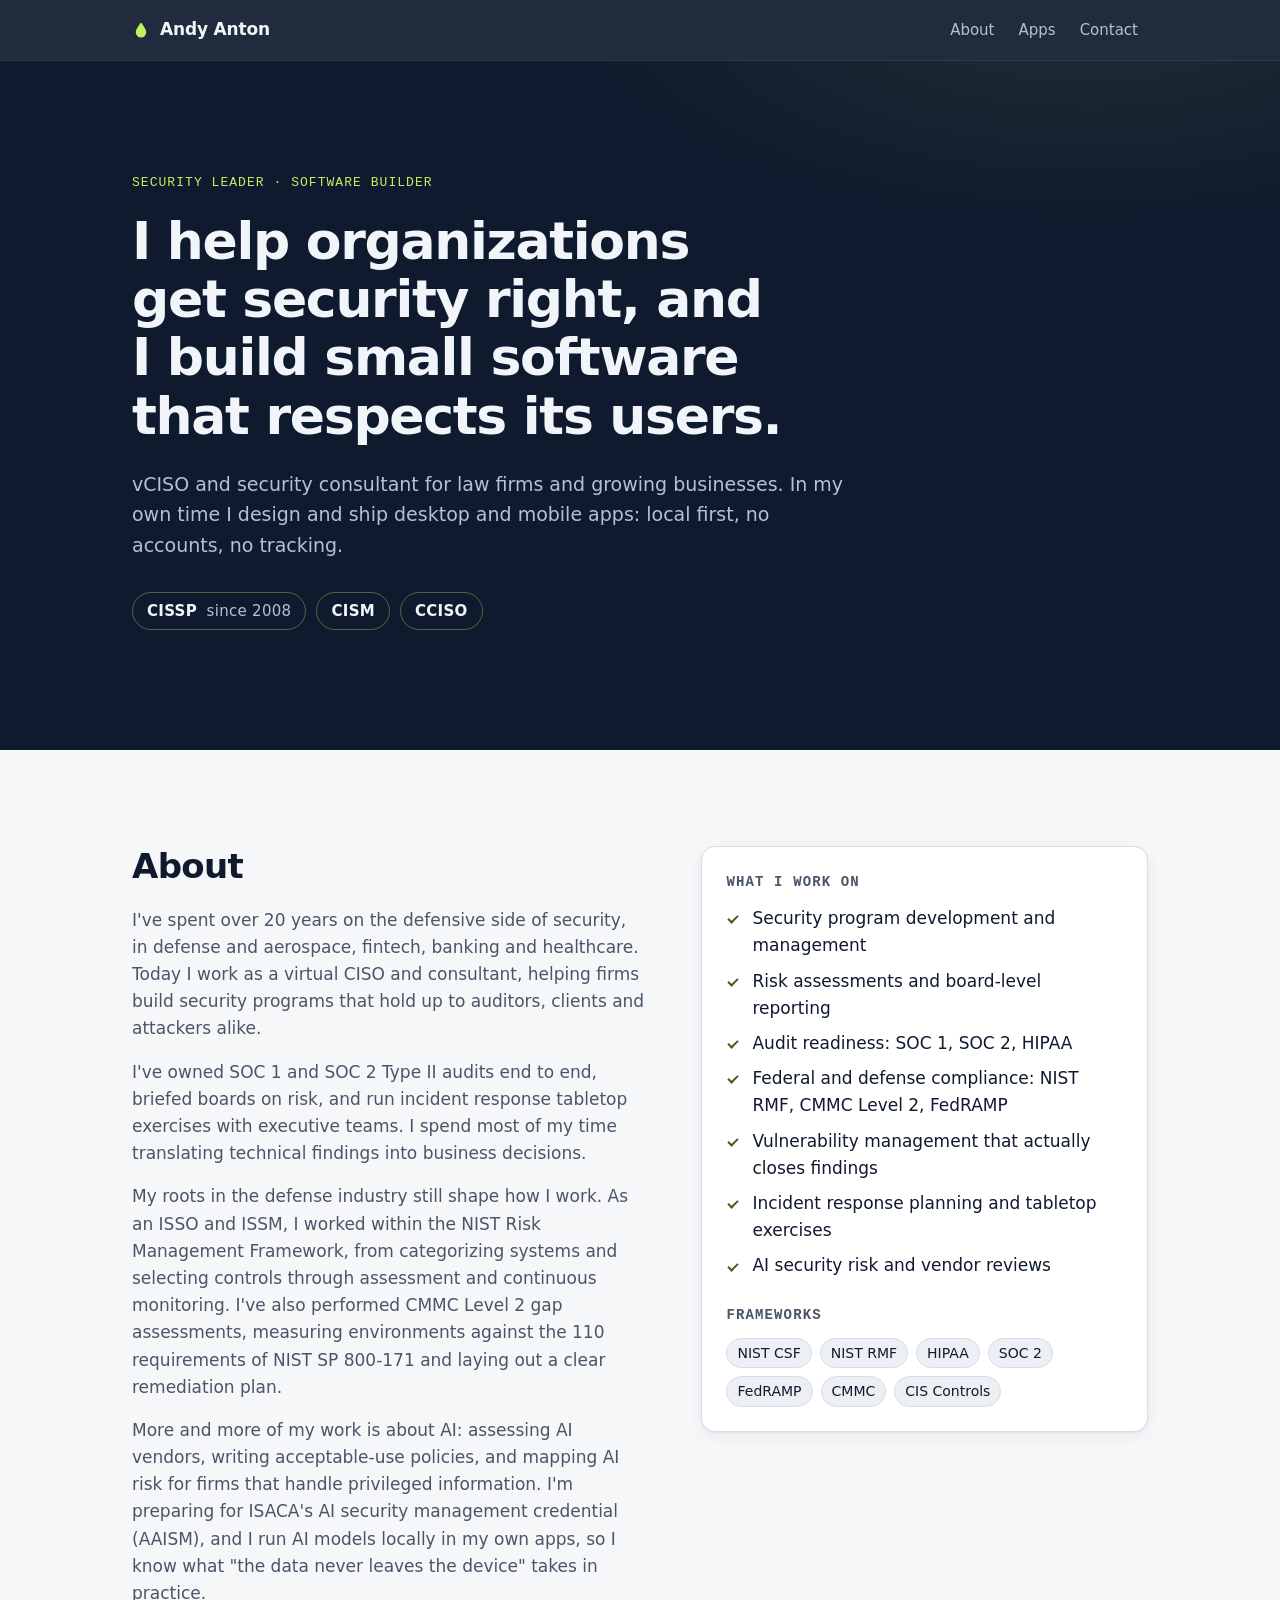
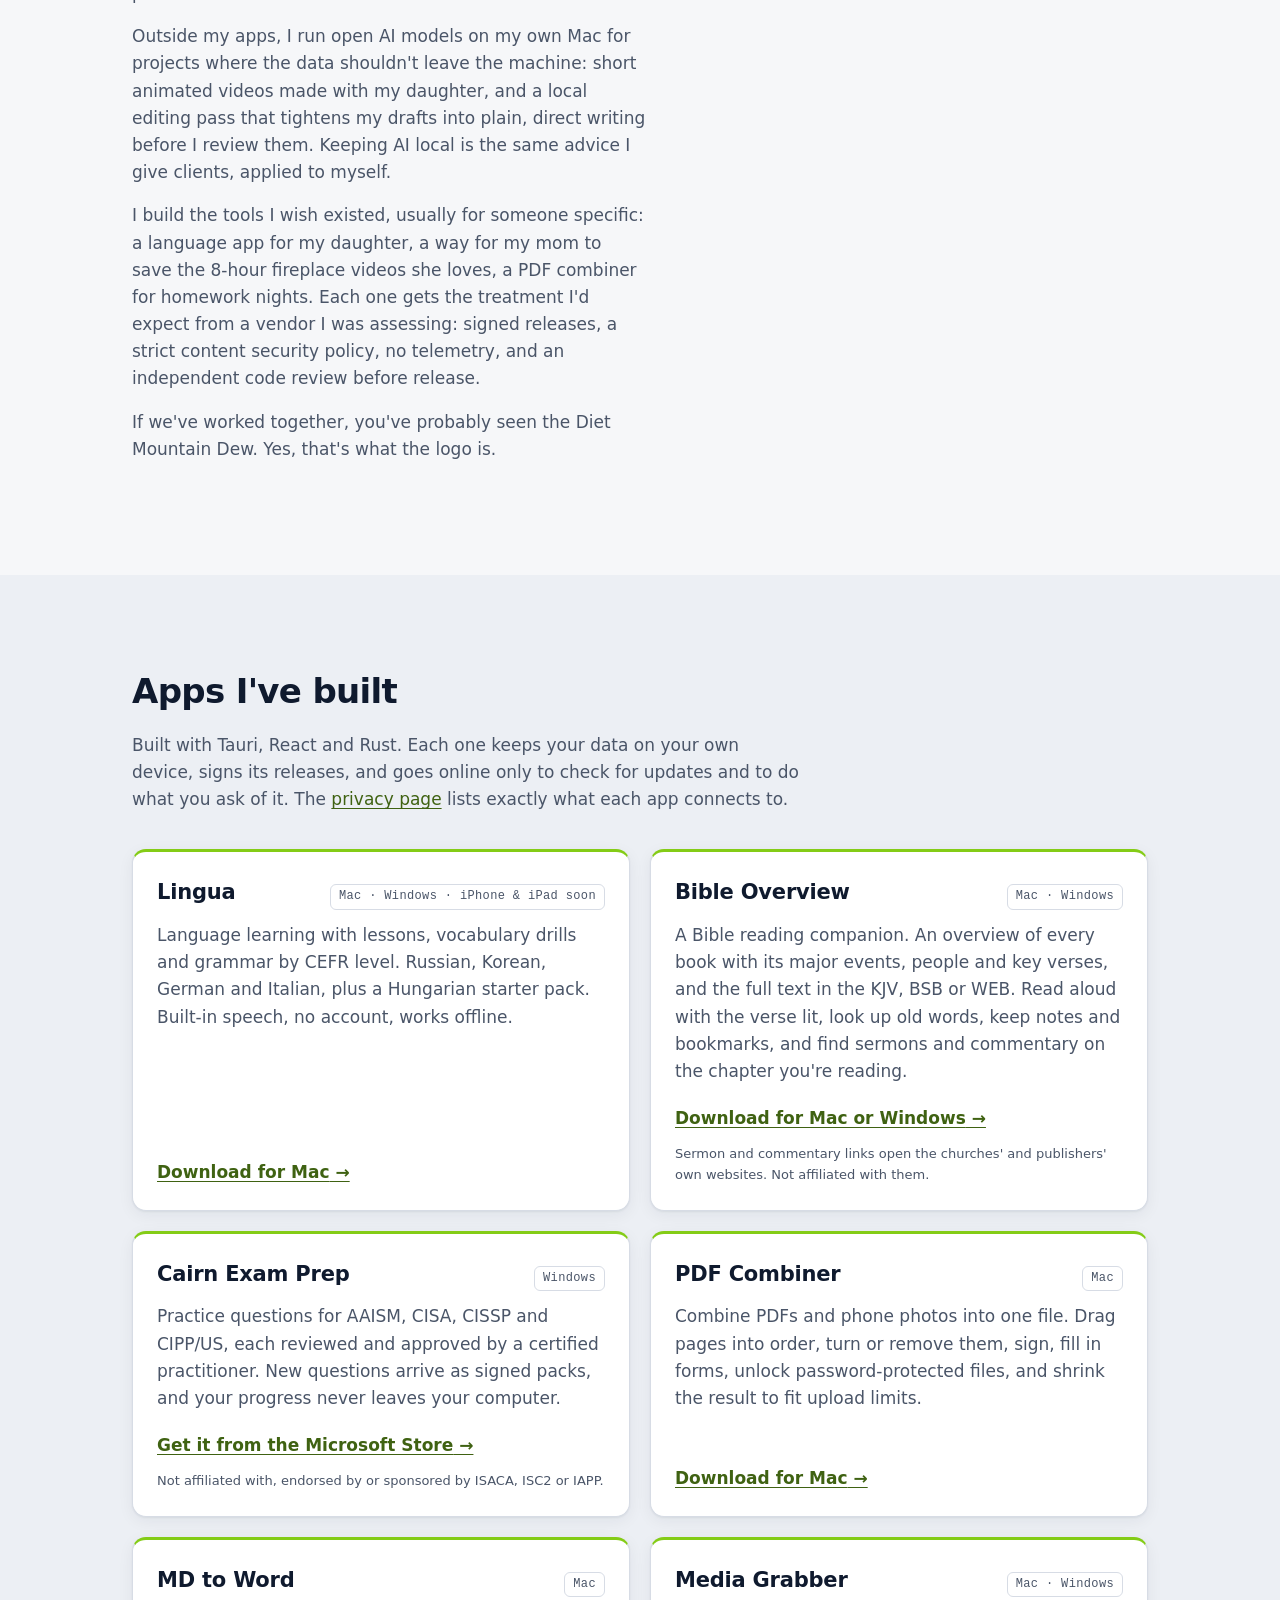
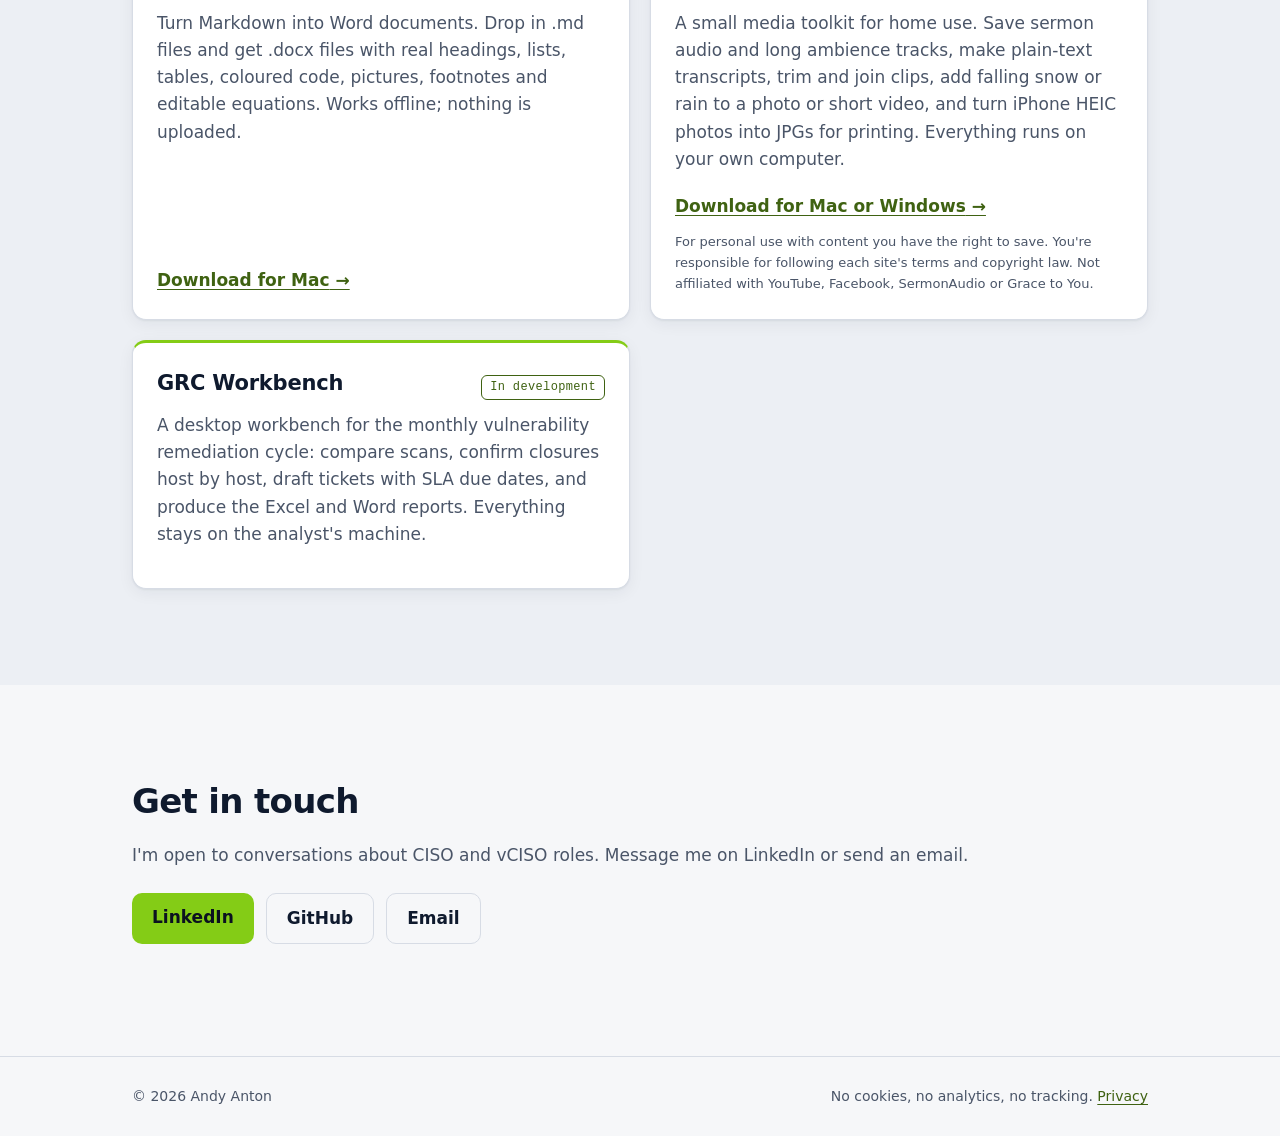
==== commit d8948c37: "About: add local AI paragraph (video projects, local editing pass)" ====
--- a/index.html
+++ b/index.html
@@ -60,6 +60,7 @@
           <p>I've owned SOC&nbsp;1 and SOC&nbsp;2 Type&nbsp;II audits end to end, briefed boards on risk, and run incident response tabletop exercises with executive teams. I spend most of my time translating technical findings into business decisions.</p>
           <p>My roots in the defense industry still shape how I work. As an ISSO and ISSM, I worked within the NIST Risk Management Framework, from categorizing systems and selecting controls through assessment and continuous monitoring. I've also performed CMMC Level&nbsp;2 gap assessments, measuring environments against the 110 requirements of NIST SP&nbsp;800-171 and laying out a clear remediation plan.</p>
           <p>More and more of my work is about AI: assessing AI vendors, writing acceptable-use policies, and mapping AI risk for firms that handle privileged information. I'm preparing for ISACA's AI security management credential (AAISM), and I run AI models locally in my own apps, so I know what "the data never leaves the device" takes in practice.</p>
+          <p>Outside my apps, I run open AI models on my own Mac for projects where the data shouldn't leave the machine: short animated videos made with my daughter, and a local editing pass that tightens my drafts into plain, direct writing before I review them. Keeping AI local is the same advice I give clients, applied to myself.</p>
           <p>I build the tools I wish existed, usually for someone specific: a language app for my daughter, a way for my mom to save the 8-hour fireplace videos she loves, a PDF combiner for homework nights. Each one gets the treatment I'd expect from a vendor I was assessing: signed releases, a strict content security policy, no telemetry, and an independent code review before release.</p>
           <p>If we've worked together, you've probably seen the Diet Mountain Dew. Yes, that's what the logo is.</p>
         </div>
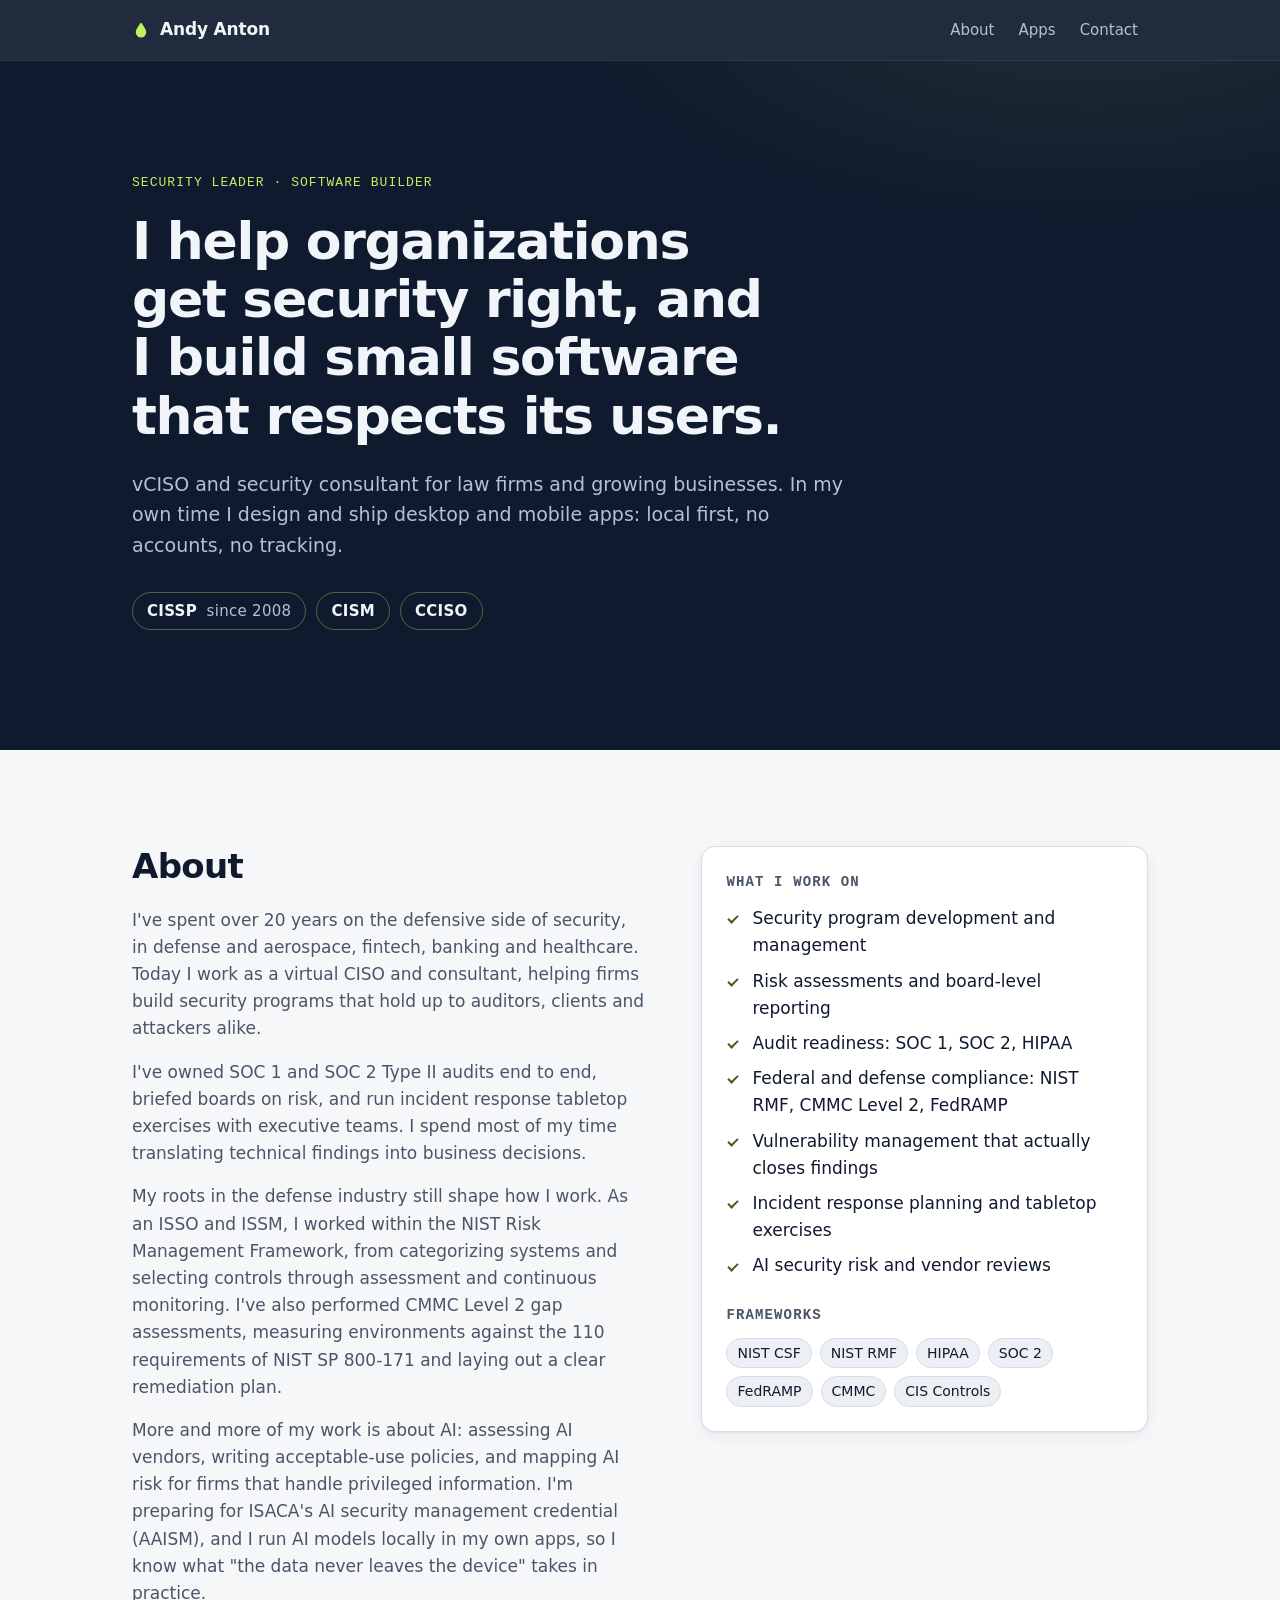
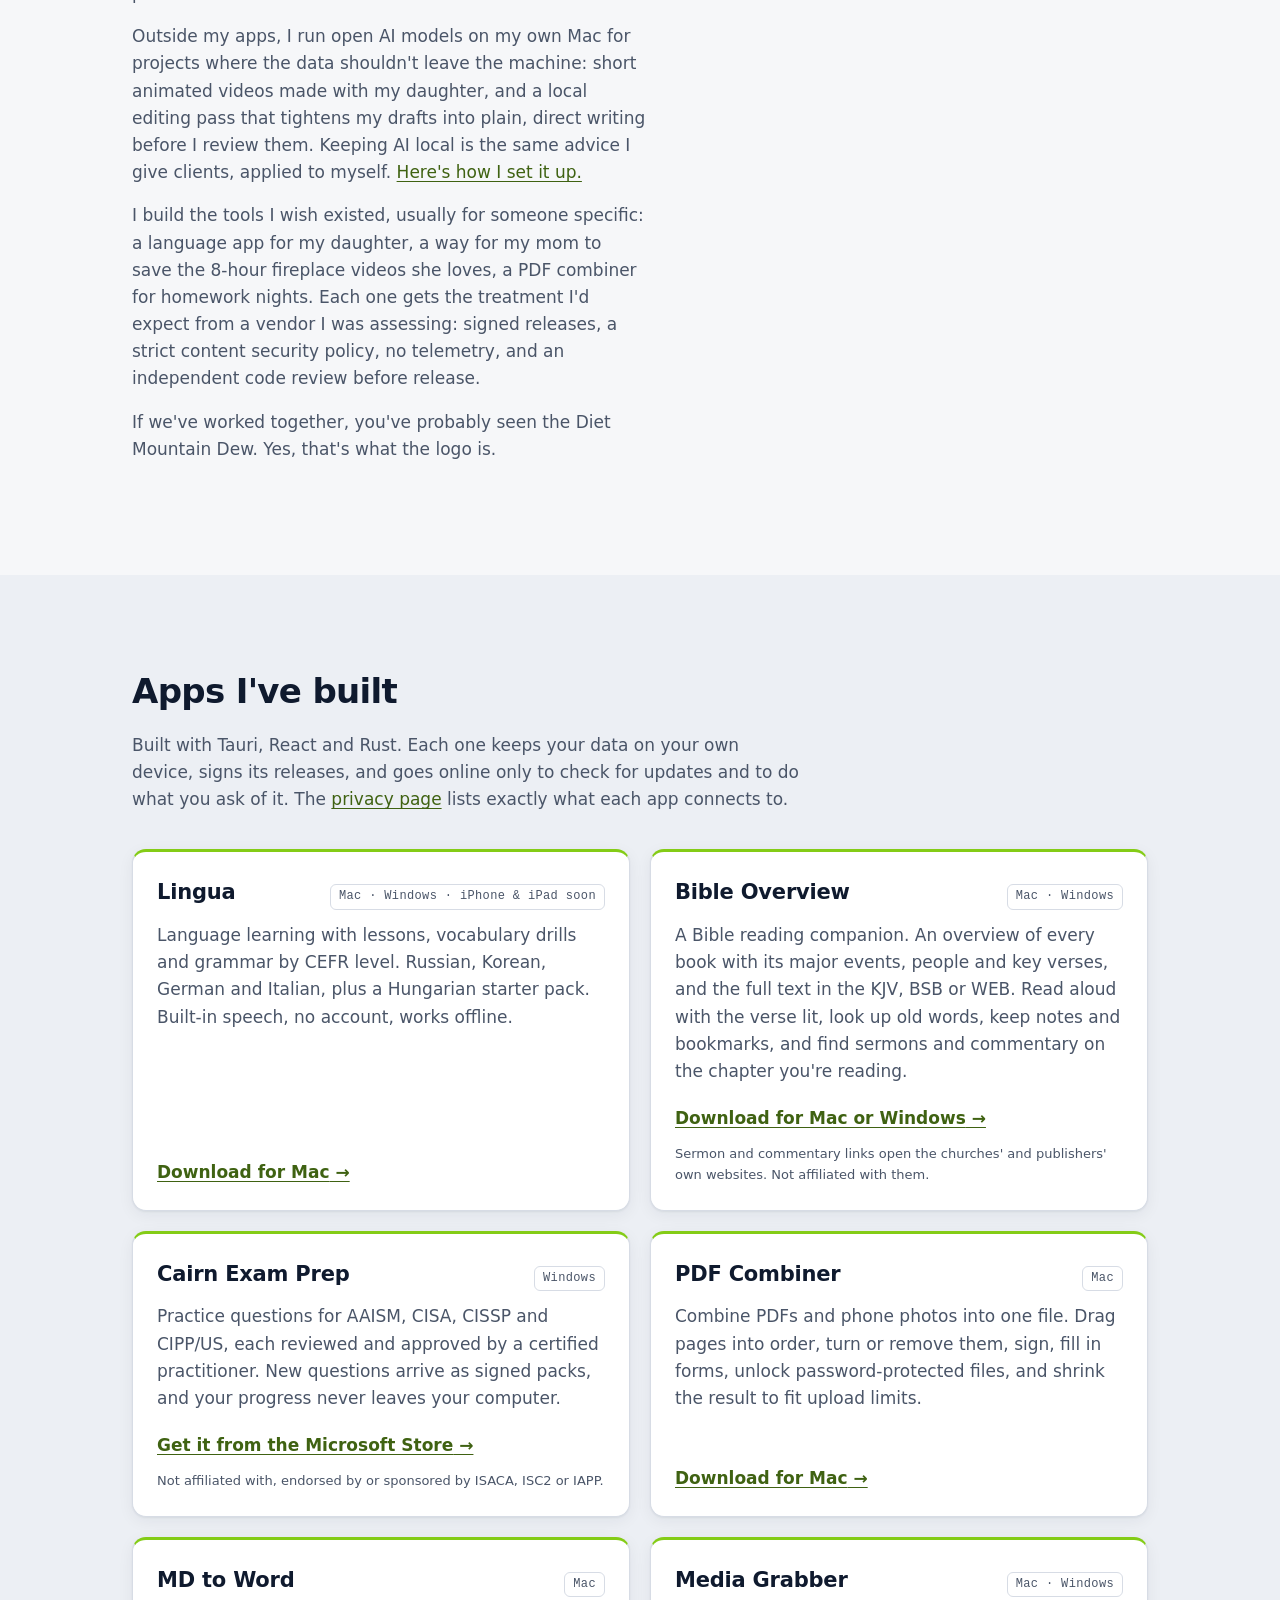
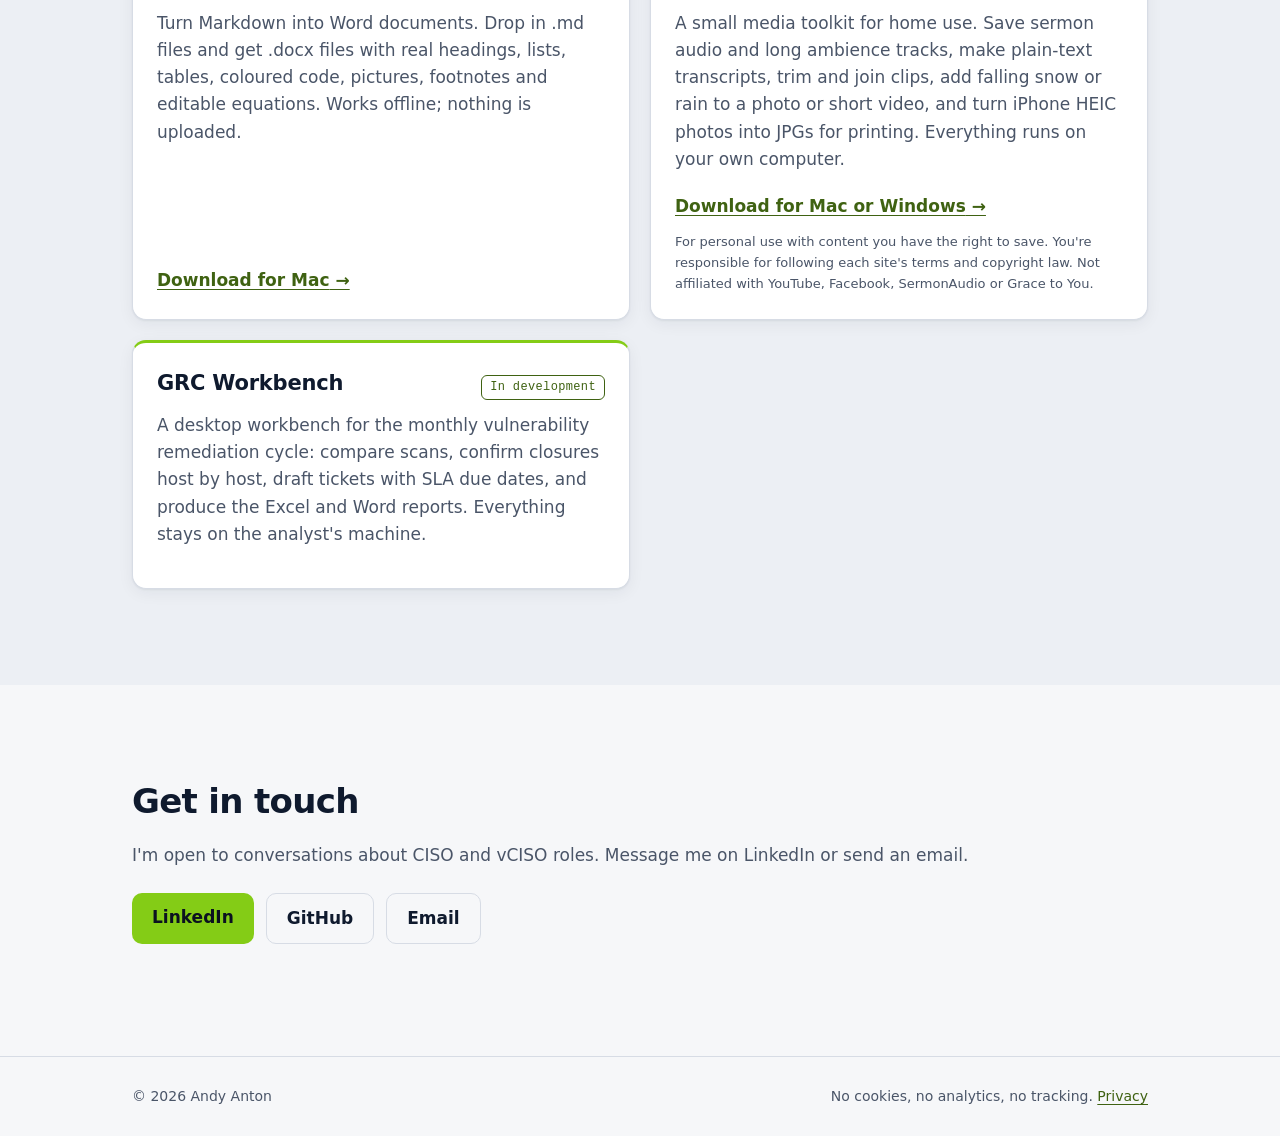
==== commit a72ed062: "Add "How I run AI locally" page, linked from About Co-Authored-By: Claude Opus 5.5 <noreply@anthropi" ====
--- a/index.html
+++ b/index.html
@@ -60,7 +60,7 @@
           <p>I've owned SOC&nbsp;1 and SOC&nbsp;2 Type&nbsp;II audits end to end, briefed boards on risk, and run incident response tabletop exercises with executive teams. I spend most of my time translating technical findings into business decisions.</p>
           <p>My roots in the defense industry still shape how I work. As an ISSO and ISSM, I worked within the NIST Risk Management Framework, from categorizing systems and selecting controls through assessment and continuous monitoring. I've also performed CMMC Level&nbsp;2 gap assessments, measuring environments against the 110 requirements of NIST SP&nbsp;800-171 and laying out a clear remediation plan.</p>
           <p>More and more of my work is about AI: assessing AI vendors, writing acceptable-use policies, and mapping AI risk for firms that handle privileged information. I'm preparing for ISACA's AI security management credential (AAISM), and I run AI models locally in my own apps, so I know what "the data never leaves the device" takes in practice.</p>
-          <p>Outside my apps, I run open AI models on my own Mac for projects where the data shouldn't leave the machine: short animated videos made with my daughter, and a local editing pass that tightens my drafts into plain, direct writing before I review them. Keeping AI local is the same advice I give clients, applied to myself.</p>
+          <p>Outside my apps, I run open AI models on my own Mac for projects where the data shouldn't leave the machine: short animated videos made with my daughter, and a local editing pass that tightens my drafts into plain, direct writing before I review them. Keeping AI local is the same advice I give clients, applied to myself. <a href="local-ai.html">Here's how I set it up.</a></p>
           <p>I build the tools I wish existed, usually for someone specific: a language app for my daughter, a way for my mom to save the 8-hour fireplace videos she loves, a PDF combiner for homework nights. Each one gets the treatment I'd expect from a vendor I was assessing: signed releases, a strict content security policy, no telemetry, and an independent code review before release.</p>
           <p>If we've worked together, you've probably seen the Diet Mountain Dew. Yes, that's what the logo is.</p>
         </div>
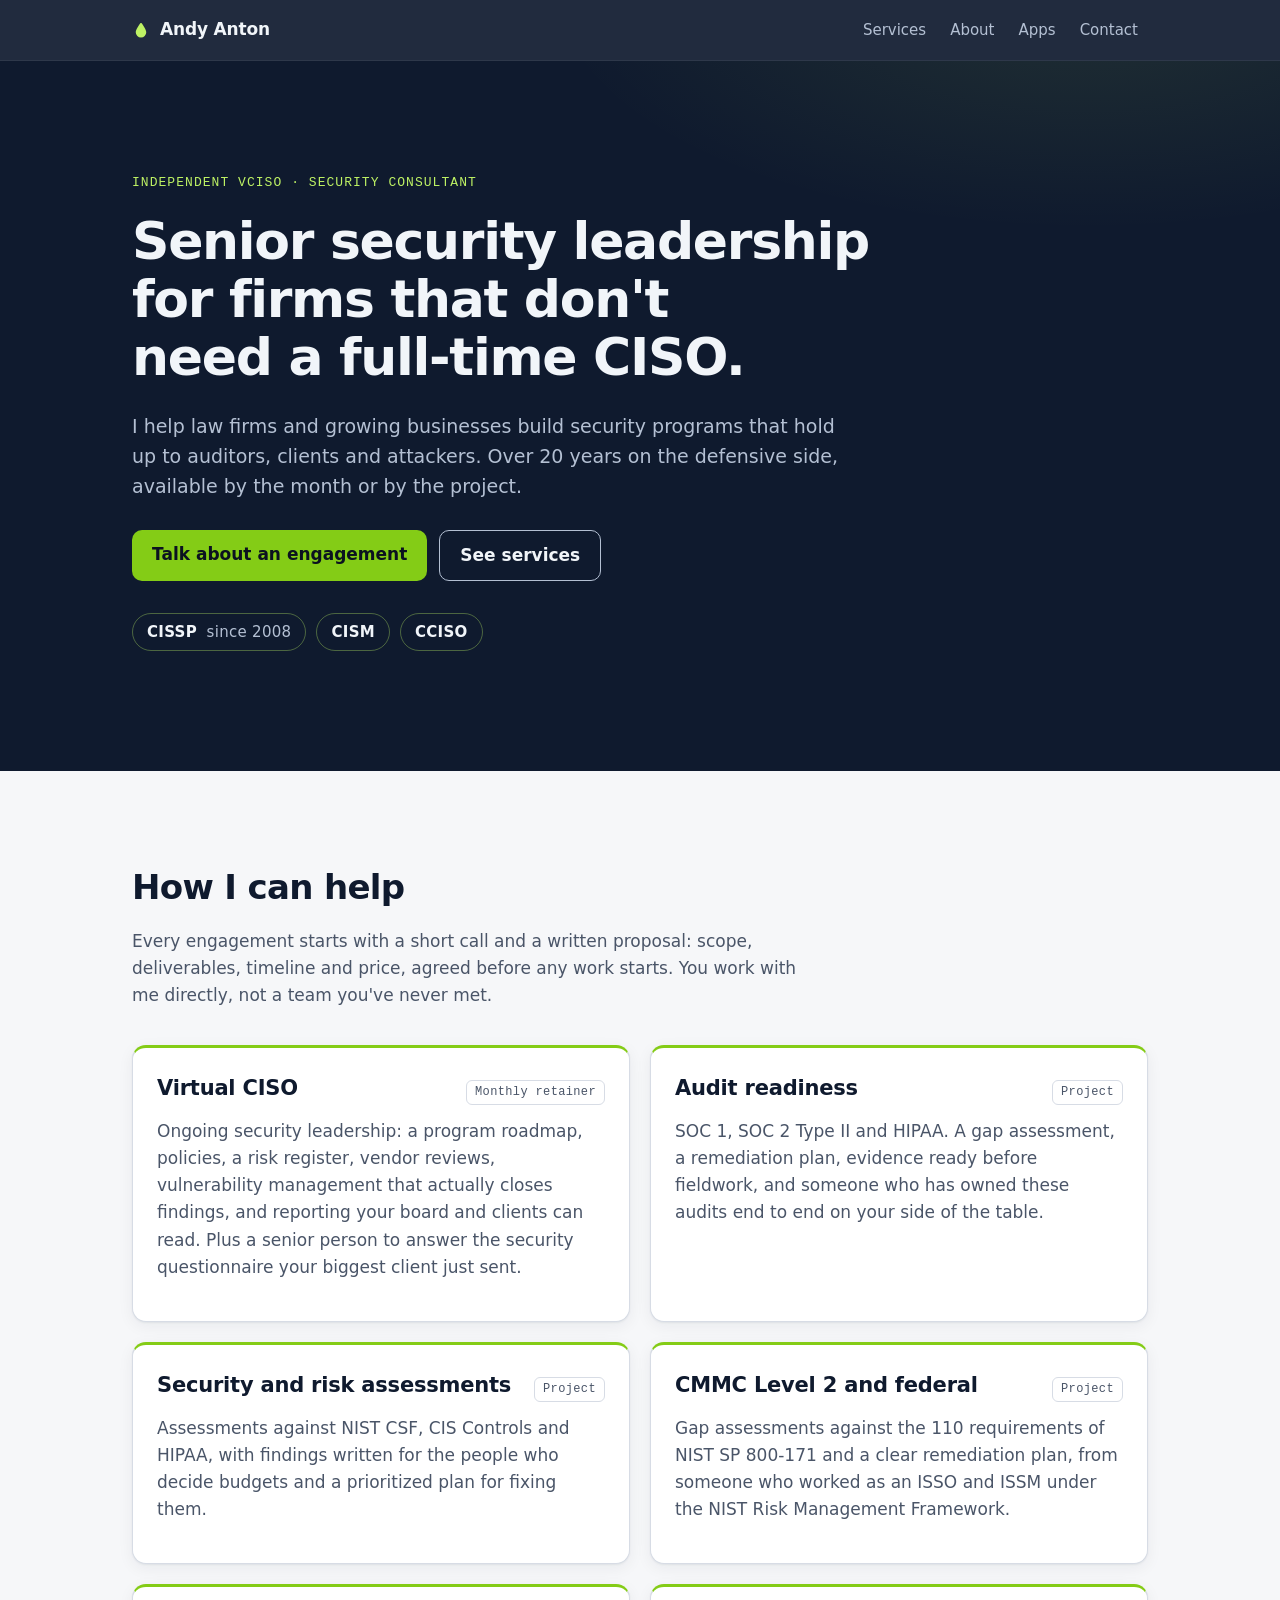
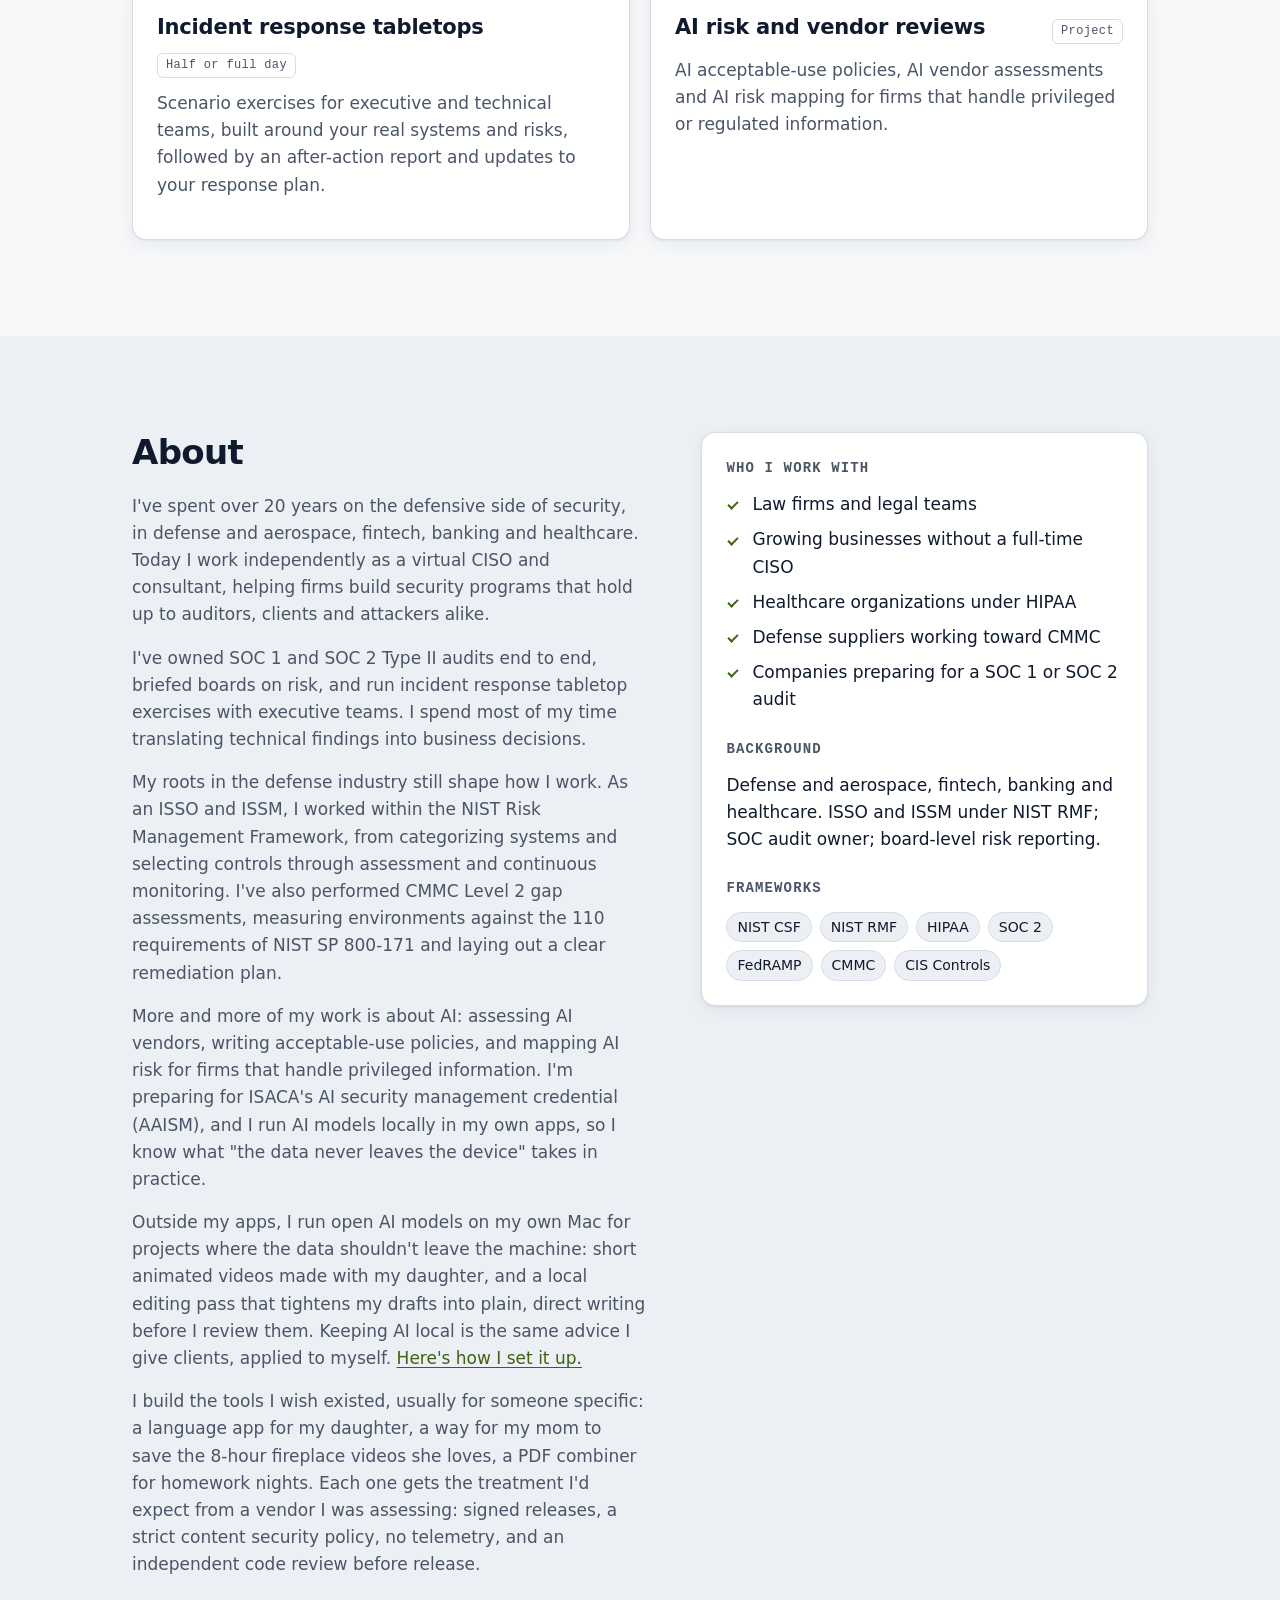
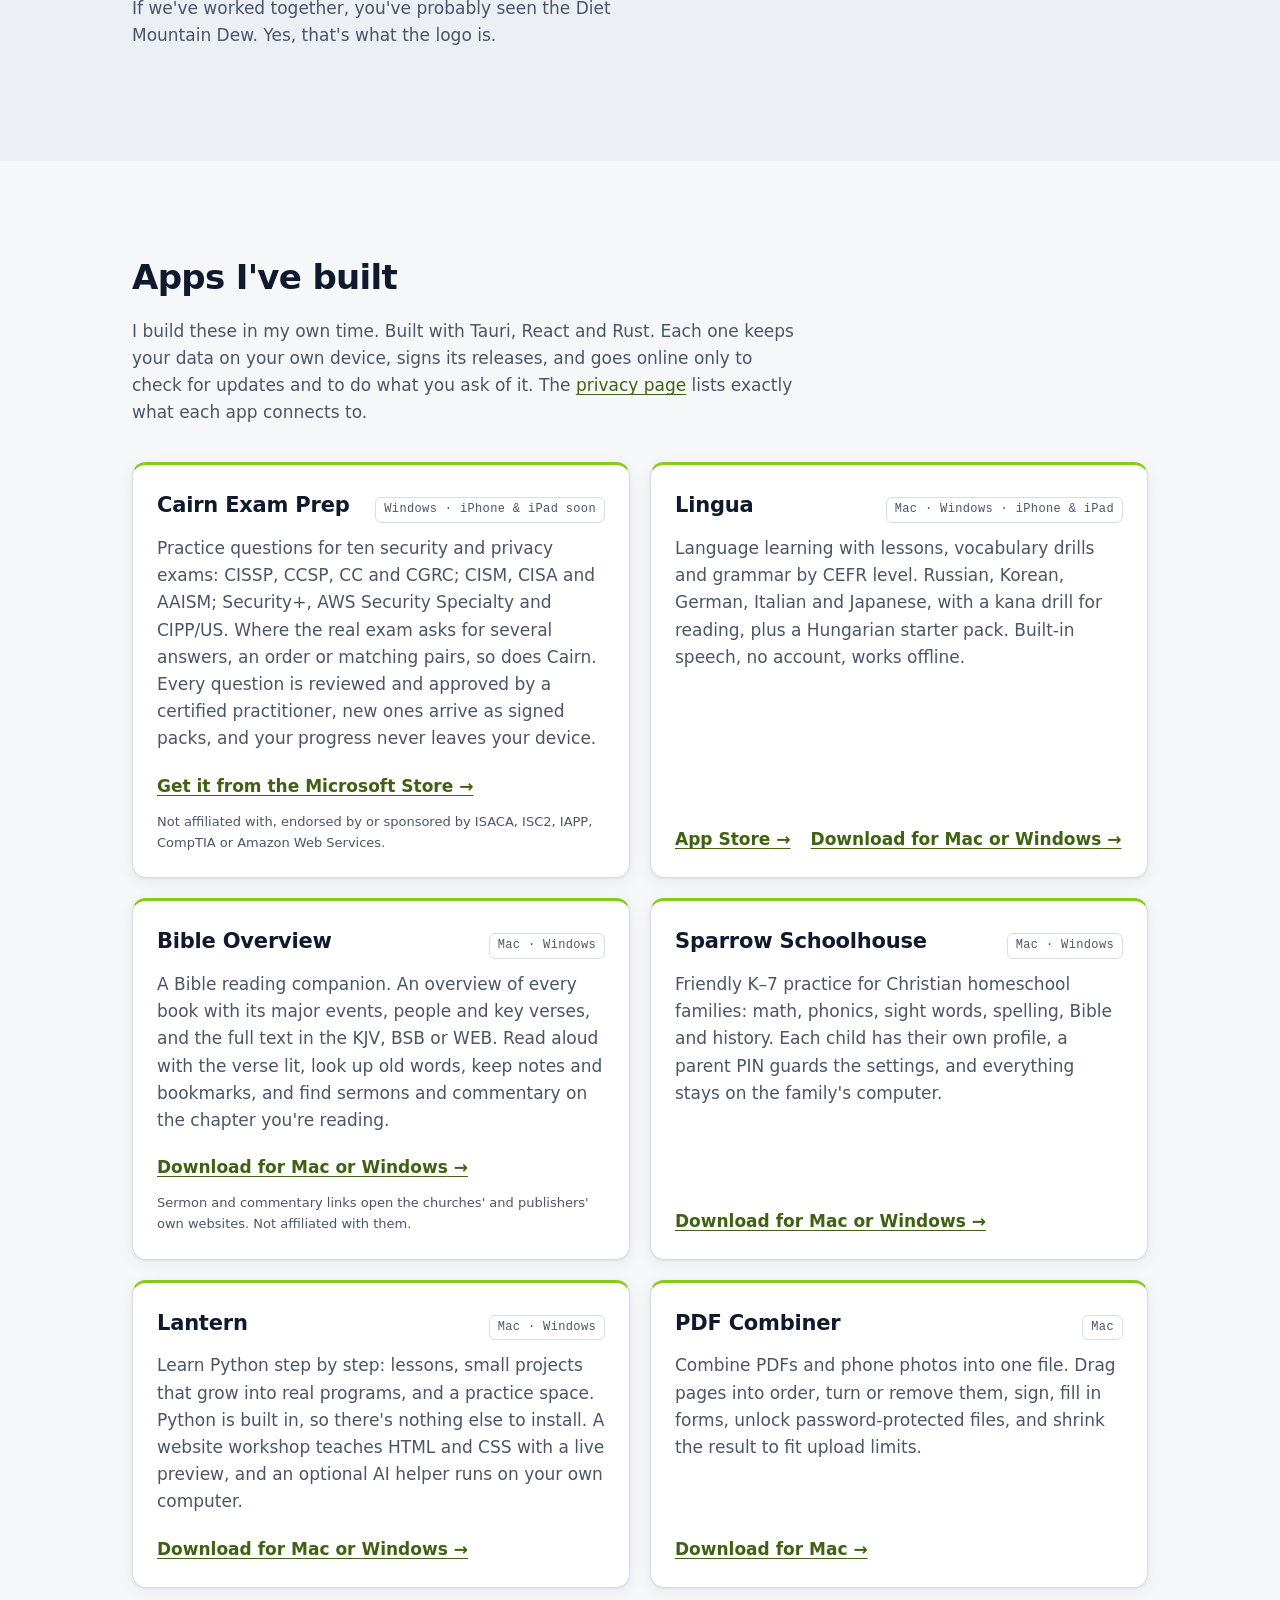
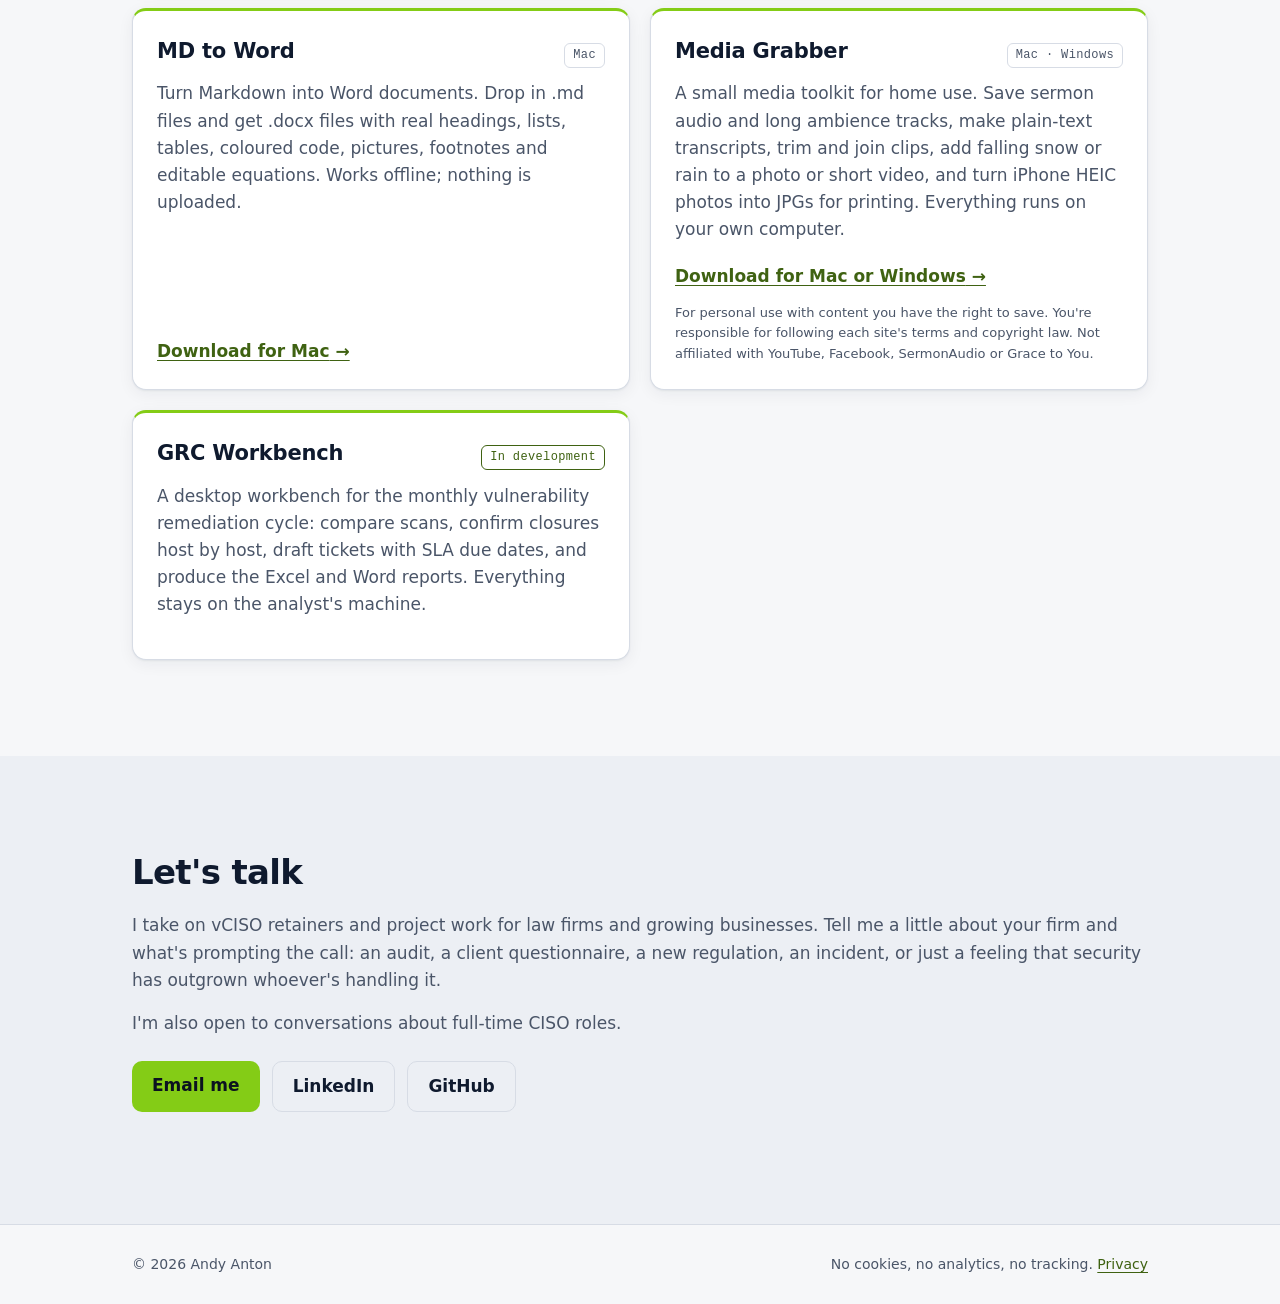
==== commit 93e75b17: "Lead with vCISO consulting; update apps; move to dmd4life.tech - Hero, services section and contact " ====
--- a/index.html
+++ b/index.html
@@ -5,18 +5,18 @@
   <meta name="viewport" content="width=device-width, initial-scale=1">
   <meta http-equiv="Content-Security-Policy" content="default-src 'none'; script-src 'self'; style-src 'self'; img-src 'self'; font-src 'self'; base-uri 'none'; form-action 'none'">
   <meta name="referrer" content="strict-origin-when-cross-origin">
-  <title>Andy Anton</title>
-  <meta name="description" content="Security leader (CISSP, CISM, CCISO) who builds small, private-by-design desktop apps in his own time.">
+  <title>Andy Anton · vCISO and security consultant</title>
+  <meta name="description" content="Andy Anton (CISSP, CISM, CCISO) is an independent vCISO and security consultant for law firms and growing businesses: audit readiness, risk assessments, incident response and AI risk.">
   <meta name="color-scheme" content="light dark">
   <meta name="theme-color" content="#f6f7f9" media="(prefers-color-scheme: light)">
   <meta name="theme-color" content="#0b1220" media="(prefers-color-scheme: dark)">
   <link rel="icon" href="favicon.svg" type="image/svg+xml">
   <link rel="stylesheet" href="styles.css">
   <meta property="og:type" content="website">
-  <meta property="og:title" content="Andy Anton">
-  <meta property="og:description" content="Security leader (CISSP, CISM, CCISO) who builds small, private-by-design desktop apps.">
-  <meta property="og:url" content="https://4ia.info/">
-  <meta property="og:image" content="https://4ia.info/og.png">
+  <meta property="og:title" content="Andy Anton · vCISO and security consultant">
+  <meta property="og:description" content="Independent vCISO and security consultant (CISSP, CISM, CCISO) for law firms and growing businesses.">
+  <meta property="og:url" content="https://dmd4life.tech/">
+  <meta property="og:image" content="https://dmd4life.tech/og.png">
   <meta property="og:image:width" content="1200">
   <meta property="og:image:height" content="630">
   <meta name="twitter:card" content="summary_large_image">
@@ -31,6 +31,7 @@
         <span>Andy Anton</span>
       </a>
       <nav aria-label="Sections">
+        <a href="#services">Services</a>
         <a href="#about">About</a>
         <a href="#apps">Apps</a>
         <a href="#contact">Contact</a>
@@ -41,9 +42,13 @@
   <main id="main">
     <section class="hero" id="top">
       <div class="wrap">
-        <p class="eyebrow">Security leader · Software builder</p>
-        <h1>I help organizations get security right, and I build small software that respects its users.</h1>
-        <p class="lede">vCISO and security consultant for law firms and growing businesses. In my own time I design and ship desktop and mobile apps: local first, no accounts, no tracking.</p>
+        <p class="eyebrow">Independent vCISO · Security consultant</p>
+        <h1>Senior security leadership for firms that don't need a full-time CISO.</h1>
+        <p class="lede">I help law firms and growing businesses build security programs that hold up to auditors, clients and attackers. Over 20 years on the defensive side, available by the month or by the project.</p>
+        <p class="hero-cta">
+          <a class="button" href="#contact">Talk about an engagement</a>
+          <a class="button button-hero-quiet" href="#services">See services</a>
+        </p>
         <ul class="creds" aria-label="Certifications">
           <li>CISSP <span>since 2008</span></li>
           <li>CISM</li>
@@ -52,11 +57,68 @@
       </div>
     </section>
 
-    <section id="about" class="section">
+    <section id="services" class="section">
+      <div class="wrap">
+        <h2>How I can help</h2>
+        <p class="section-lede">Every engagement starts with a short call and a written proposal: scope, deliverables, timeline and price, agreed before any work starts. You work with me directly, not a team you've never met.</p>
+
+        <div class="cards">
+          <article class="card">
+            <div class="card-head">
+              <h3>Virtual CISO</h3>
+              <span class="badge">Monthly retainer</span>
+            </div>
+            <p>Ongoing security leadership: a program roadmap, policies, a risk register, vendor reviews, vulnerability management that actually closes findings, and reporting your board and clients can read. Plus a senior person to answer the security questionnaire your biggest client just sent.</p>
+          </article>
+
+          <article class="card">
+            <div class="card-head">
+              <h3>Audit readiness</h3>
+              <span class="badge">Project</span>
+            </div>
+            <p>SOC&nbsp;1, SOC&nbsp;2 Type&nbsp;II and HIPAA. A gap assessment, a remediation plan, evidence ready before fieldwork, and someone who has owned these audits end to end on your side of the table.</p>
+          </article>
+
+          <article class="card">
+            <div class="card-head">
+              <h3>Security and risk assessments</h3>
+              <span class="badge">Project</span>
+            </div>
+            <p>Assessments against NIST CSF, CIS Controls and HIPAA, with findings written for the people who decide budgets and a prioritized plan for fixing them.</p>
+          </article>
+
+          <article class="card">
+            <div class="card-head">
+              <h3>CMMC Level&nbsp;2 and federal</h3>
+              <span class="badge">Project</span>
+            </div>
+            <p>Gap assessments against the 110 requirements of NIST SP&nbsp;800-171 and a clear remediation plan, from someone who worked as an ISSO and ISSM under the NIST Risk Management Framework.</p>
+          </article>
+
+          <article class="card">
+            <div class="card-head">
+              <h3>Incident response tabletops</h3>
+              <span class="badge">Half or full day</span>
+            </div>
+            <p>Scenario exercises for executive and technical teams, built around your real systems and risks, followed by an after-action report and updates to your response plan.</p>
+          </article>
+
+          <article class="card">
+            <div class="card-head">
+              <h3>AI risk and vendor reviews</h3>
+              <span class="badge">Project</span>
+            </div>
+            <p>AI acceptable-use policies, AI vendor assessments and AI risk mapping for firms that handle privileged or regulated information.</p>
+          </article>
+        </div>
+      </div>
+    </section>
+
+    <section id="about" class="section alt">
       <div class="wrap two-col">
         <div>
           <h2>About</h2>
-          <p>I've spent over 20 years on the defensive side of security, in defense and aerospace, fintech, banking and healthcare. Today I work as a virtual CISO and consultant, helping firms build security programs that hold up to auditors, clients and attackers alike.</p>
+          <p>I've spent over 20 years on the defensive side of security, in defense and aerospace, fintech, banking and healthcare. Today I work independently as a virtual CISO and consultant, helping firms build security programs that hold up to auditors, clients and attackers alike.</p>
           <p>I've owned SOC&nbsp;1 and SOC&nbsp;2 Type&nbsp;II audits end to end, briefed boards on risk, and run incident response tabletop exercises with executive teams. I spend most of my time translating technical findings into business decisions.</p>
           <p>My roots in the defense industry still shape how I work. As an ISSO and ISSM, I worked within the NIST Risk Management Framework, from categorizing systems and selecting controls through assessment and continuous monitoring. I've also performed CMMC Level&nbsp;2 gap assessments, measuring environments against the 110 requirements of NIST SP&nbsp;800-171 and laying out a clear remediation plan.</p>
           <p>More and more of my work is about AI: assessing AI vendors, writing acceptable-use policies, and mapping AI risk for firms that handle privileged information. I'm preparing for ISACA's AI security management credential (AAISM), and I run AI models locally in my own apps, so I know what "the data never leaves the device" takes in practice.</p>
@@ -65,35 +127,45 @@
           <p>If we've worked together, you've probably seen the Diet Mountain Dew. Yes, that's what the logo is.</p>
         </div>
         <div class="panel">
-          <h3>What I work on</h3>
+          <h3>Who I work with</h3>
           <ul class="ticks">
-            <li>Security program development and management</li>
-            <li>Risk assessments and board-level reporting</li>
-            <li>Audit readiness: SOC&nbsp;1, SOC&nbsp;2, HIPAA</li>
-            <li>Federal and defense compliance: NIST RMF, CMMC Level&nbsp;2, FedRAMP</li>
-            <li>Vulnerability management that actually closes findings</li>
-            <li>Incident response planning and tabletop exercises</li>
-            <li>AI security risk and vendor reviews</li>
+            <li>Law firms and legal teams</li>
+            <li>Growing businesses without a full-time CISO</li>
+            <li>Healthcare organizations under HIPAA</li>
+            <li>Defense suppliers working toward CMMC</li>
+            <li>Companies preparing for a SOC&nbsp;1 or SOC&nbsp;2 audit</li>
           </ul>
+          <h3>Background</h3>
+          <p>Defense and aerospace, fintech, banking and healthcare. ISSO and ISSM under NIST RMF; SOC audit owner; board-level risk reporting.</p>
           <h3>Frameworks</h3>
           <p class="tags"><span>NIST CSF</span><span>NIST RMF</span><span>HIPAA</span><span>SOC&nbsp;2</span><span>FedRAMP</span><span>CMMC</span><span>CIS Controls</span></p>
         </div>
       </div>
     </section>
 
-    <section id="apps" class="section alt">
+    <section id="apps" class="section">
       <div class="wrap">
         <h2>Apps I've built</h2>
-        <p class="section-lede">Built with Tauri, React and Rust. Each one keeps your data on your own device, signs its releases, and goes online only to check for updates and to do what you ask of it. The <a href="privacy.html">privacy page</a> lists exactly what each app connects to.</p>
+        <p class="section-lede">I build these in my own time. Built with Tauri, React and Rust. Each one keeps your data on your own device, signs its releases, and goes online only to check for updates and to do what you ask of it. The <a href="privacy.html">privacy page</a> lists exactly what each app connects to.</p>
 
         <div class="cards">
           <article class="card">
             <div class="card-head">
+              <h3>Cairn Exam Prep</h3>
+              <span class="badge">Windows · iPhone &amp; iPad soon</span>
+            </div>
+            <p>Practice questions for ten security and privacy exams: CISSP, CCSP, CC and CGRC; CISM, CISA and AAISM; Security+, AWS Security Specialty and CIPP/US. Where the real exam asks for several answers, an order or matching pairs, so does Cairn. Every question is reviewed and approved by a certified practitioner, new ones arrive as signed packs, and your progress never leaves your device.</p>
+            <p class="links"><a href="https://apps.microsoft.com/detail/9N82DSX7T70R" rel="noopener">Get it from the Microsoft Store</a></p>
+            <p class="fine">Not affiliated with, endorsed by or sponsored by ISACA, ISC2, IAPP, CompTIA or Amazon Web Services.</p>
+          </article>
+
+          <article class="card">
+            <div class="card-head">
               <h3>Lingua</h3>
-              <span class="badge">Mac · Windows · iPhone &amp; iPad soon</span>
-            </div>
-            <p>Language learning with lessons, vocabulary drills and grammar by CEFR level. Russian, Korean, German and Italian, plus a Hungarian starter pack. Built-in speech, no account, works offline.</p>
-            <p class="links"><a href="https://github.com/4realIA/lingua-releases/releases/latest" rel="noopener">Download for Mac</a></p>
+              <span class="badge">Mac · Windows · iPhone &amp; iPad</span>
+            </div>
+            <p>Language learning with lessons, vocabulary drills and grammar by CEFR level. Russian, Korean, German, Italian and Japanese, with a kana drill for reading, plus a Hungarian starter pack. Built-in speech, no account, works offline.</p>
+            <p class="links"><a href="https://apps.apple.com/app/id6824915792" rel="noopener">App Store</a><a href="https://github.com/4realIA/lingua-releases/releases/latest" rel="noopener">Download for Mac or Windows</a></p>
           </article>
 
           <article class="card">
@@ -108,12 +180,20 @@
 
           <article class="card">
             <div class="card-head">
-              <h3>Cairn Exam Prep</h3>
-              <span class="badge">Windows</span>
-            </div>
-            <p>Practice questions for AAISM, CISA, CISSP and CIPP/US, each reviewed and approved by a certified practitioner. New questions arrive as signed packs, and your progress never leaves your computer.</p>
-            <p class="links"><a href="https://apps.microsoft.com/detail/9N82DSX7T70R" rel="noopener">Get it from the Microsoft Store</a></p>
-            <p class="fine">Not affiliated with, endorsed by or sponsored by ISACA, ISC2 or IAPP.</p>
+              <h3>Sparrow Schoolhouse</h3>
+              <span class="badge">Mac · Windows</span>
+            </div>
+            <p>Friendly K–7 practice for Christian homeschool families: math, phonics, sight words, spelling, Bible and history. Each child has their own profile, a parent PIN guards the settings, and everything stays on the family's computer.</p>
+            <p class="links"><a href="https://github.com/4realIA/homeschool-helper-releases/releases/latest" rel="noopener">Download for Mac or Windows</a></p>
+          </article>
+
+          <article class="card">
+            <div class="card-head">
+              <h3>Lantern</h3>
+              <span class="badge">Mac · Windows</span>
+            </div>
+            <p>Learn Python step by step: lessons, small projects that grow into real programs, and a practice space. Python is built in, so there's nothing else to install. A website workshop teaches HTML and CSS with a live preview, and an optional AI helper runs on your own computer.</p>
+            <p class="links"><a href="https://github.com/4realIA/lantern-releases/releases/latest" rel="noopener">Download for Mac or Windows</a></p>
           </article>
 
           <article class="card">
@@ -155,14 +235,15 @@
       </div>
     </section>
 
-    <section id="contact" class="section">
+    <section id="contact" class="section alt">
       <div class="wrap contact">
-        <h2>Get in touch</h2>
-        <p>I'm open to conversations about CISO and vCISO roles. Message me on LinkedIn or send an email.</p>
+        <h2>Let's talk</h2>
+        <p>I take on vCISO retainers and project work for law firms and growing businesses. Tell me a little about your firm and what's prompting the call: an audit, a client questionnaire, a new regulation, an incident, or just a feeling that security has outgrown whoever's handling it.</p>
+        <p>I'm also open to conversations about full-time CISO roles.</p>
         <p class="contact-links">
-          <a class="button" href="https://www.linkedin.com/in/andy-anton-cissp-cism-002bb279" rel="noopener">LinkedIn</a>
+          <span id="email-slot" hidden></span>
+          <a class="button button-quiet" href="https://www.linkedin.com/in/andy-anton-cissp-cism-002bb279" rel="noopener">LinkedIn</a>
           <a class="button button-quiet" href="https://github.com/4realIA" rel="noopener">GitHub</a>
-          <span id="email-slot" hidden></span>
         </p>
       </div>
     </section>
--- a/styles.css
+++ b/styles.css
@@ -1,4 +1,4 @@
-/* Andy Anton — 4ia.info
+/* Andy Anton — dmd4life.tech
    Navy and slate with one citrus accent. Light and dark follow the system. */
 
 :root {
@@ -167,6 +167,9 @@
 .card .links a::after { content: " →"; }
 .card .fine { font-size: 13px; margin: 12px 0 0; }
 
+/* Hero calls to action */
+.hero-cta { display: flex; flex-wrap: wrap; gap: 12px; margin: 28px 0 0; }
+
 /* Contact */
 .contact p { color: var(--muted); }
 .contact-links { display: flex; flex-wrap: wrap; gap: 12px; margin-top: 24px; }
@@ -178,6 +181,8 @@
 .button:hover { filter: brightness(1.05); }
 .button-quiet { background: transparent; color: var(--text); border: 1px solid var(--line); }
 .button-quiet:hover { border-color: var(--muted); }
+.button-hero-quiet { background: transparent; color: var(--hero-text); border: 1px solid var(--hero-muted); }
+.button-hero-quiet:hover { border-color: var(--hero-text); }
 
 /* Footer */
 .site-footer { border-top: 1px solid var(--line); padding: 28px 0; font-size: 14px; color: var(--muted); }
@@ -185,8 +190,9 @@
 .footer-row p { margin: 0; }
 
 @media (max-width: 420px) {
-  nav a { padding: 6px 7px; font-size: 14px; }
-  .brand span { font-size: 15px; }
+  nav a { padding: 6px 5px; font-size: 14px; }
+  .brand span { font-size: 15px; white-space: nowrap; }
+  .header-row { gap: 8px; }
 }
 
 /* 404 page */
@@ -205,3 +211,11 @@
   margin: 0 0 12px; font-family: var(--mono); font-size: 13px;
   letter-spacing: .08em; text-transform: uppercase; color: var(--accent);
 }
+
+@media (max-width: 380px) {
+  nav a { padding: 6px 4px; font-size: 13px; }
+  .brand span { font-size: 14px; }
+}
+@media (max-width: 340px) {
+  .brand span { display: none; }
+}
